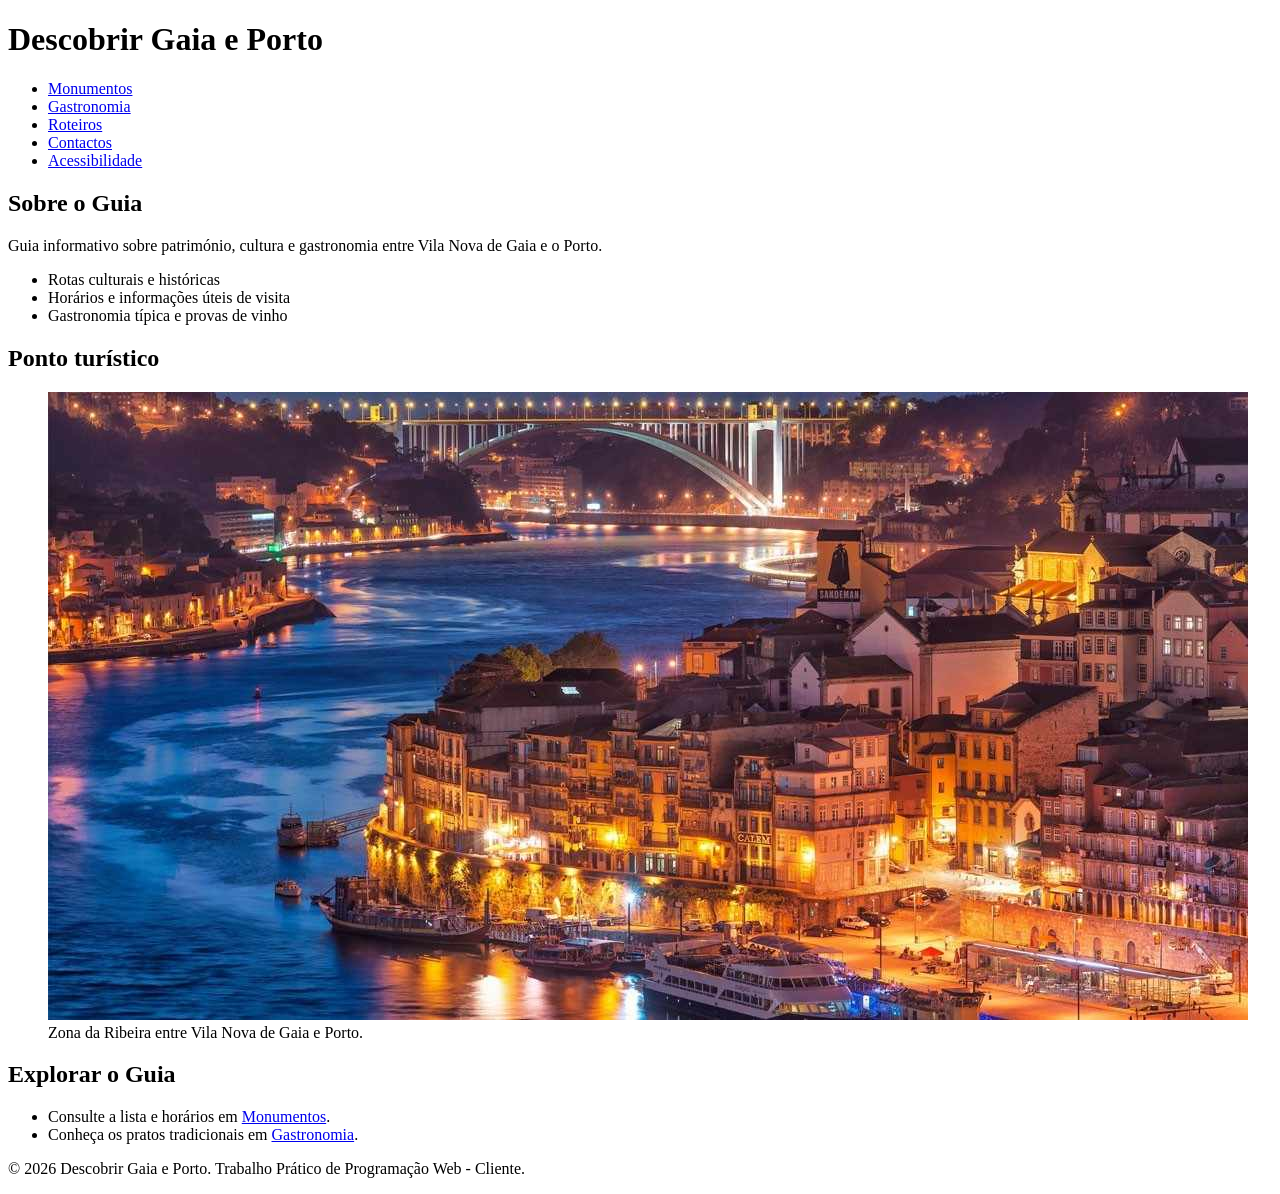
==== index.html @ b3b3a908 ""Atualização das páginas"" ====
<!DOCTYPE html>
<html lang="pt">
<head>
    <meta charset="UTF-8">
    <meta name="viewport" content="width=device-width, initial-scale=1.0">
    <title>Descobrir Gaia e Porto - Início</title>
</head>
<body>
    <header>
        <h1>Descobrir Gaia e Porto</h1>
        <nav>
            <ul>
                <li><a href="monumentos.html">Monumentos</a></li>
                <li><a href="gastronomia.html">Gastronomia</a></li>
                <li><a href="roteiros.html">Roteiros</a></li>
                <li><a href="contactos.html">Contactos</a></li>
                <li><a href="acessibilidade.html">Acessibilidade</a></li>
            </ul>
        </nav>
    </header>

    <main>
        <section>
            <h2>Sobre o Guia</h2>
            <p>Guia informativo sobre património, cultura e gastronomia entre Vila Nova de Gaia e o Porto.</p>
            <ul>
                <li>Rotas culturais e históricas</li>
                <li>Horários e informações úteis de visita</li>
                <li>Gastronomia típica e provas de vinho</li>
            </ul>
        </section>
        <section>
            <h2>Ponto turístico</h2>
            <figure>
                <img src="images/rio-douro.jpg" alt="Vista panorâmica do Rio Douro com barcos rabelo ancorados e a Ponte Luís I">
                <figcaption>Zona da Ribeira entre Vila Nova de Gaia e Porto.</figcaption>
            </figure>
        </section>
        <section>
            <h2>Explorar o Guia</h2>
            <ul>
                <li>Consulte a lista e horários em <a href="monumentos.html">Monumentos</a>.</li>
                <li>Conheça os pratos tradicionais em <a href="gastronomia.html">Gastronomia</a>.</li>
            </ul>
        </section>
    </main>

    <footer>
        <p>&copy; 2026 Descobrir Gaia e Porto. Trabalho Prático de Programação Web - Cliente.</p>
    </footer>
</body>
</html>
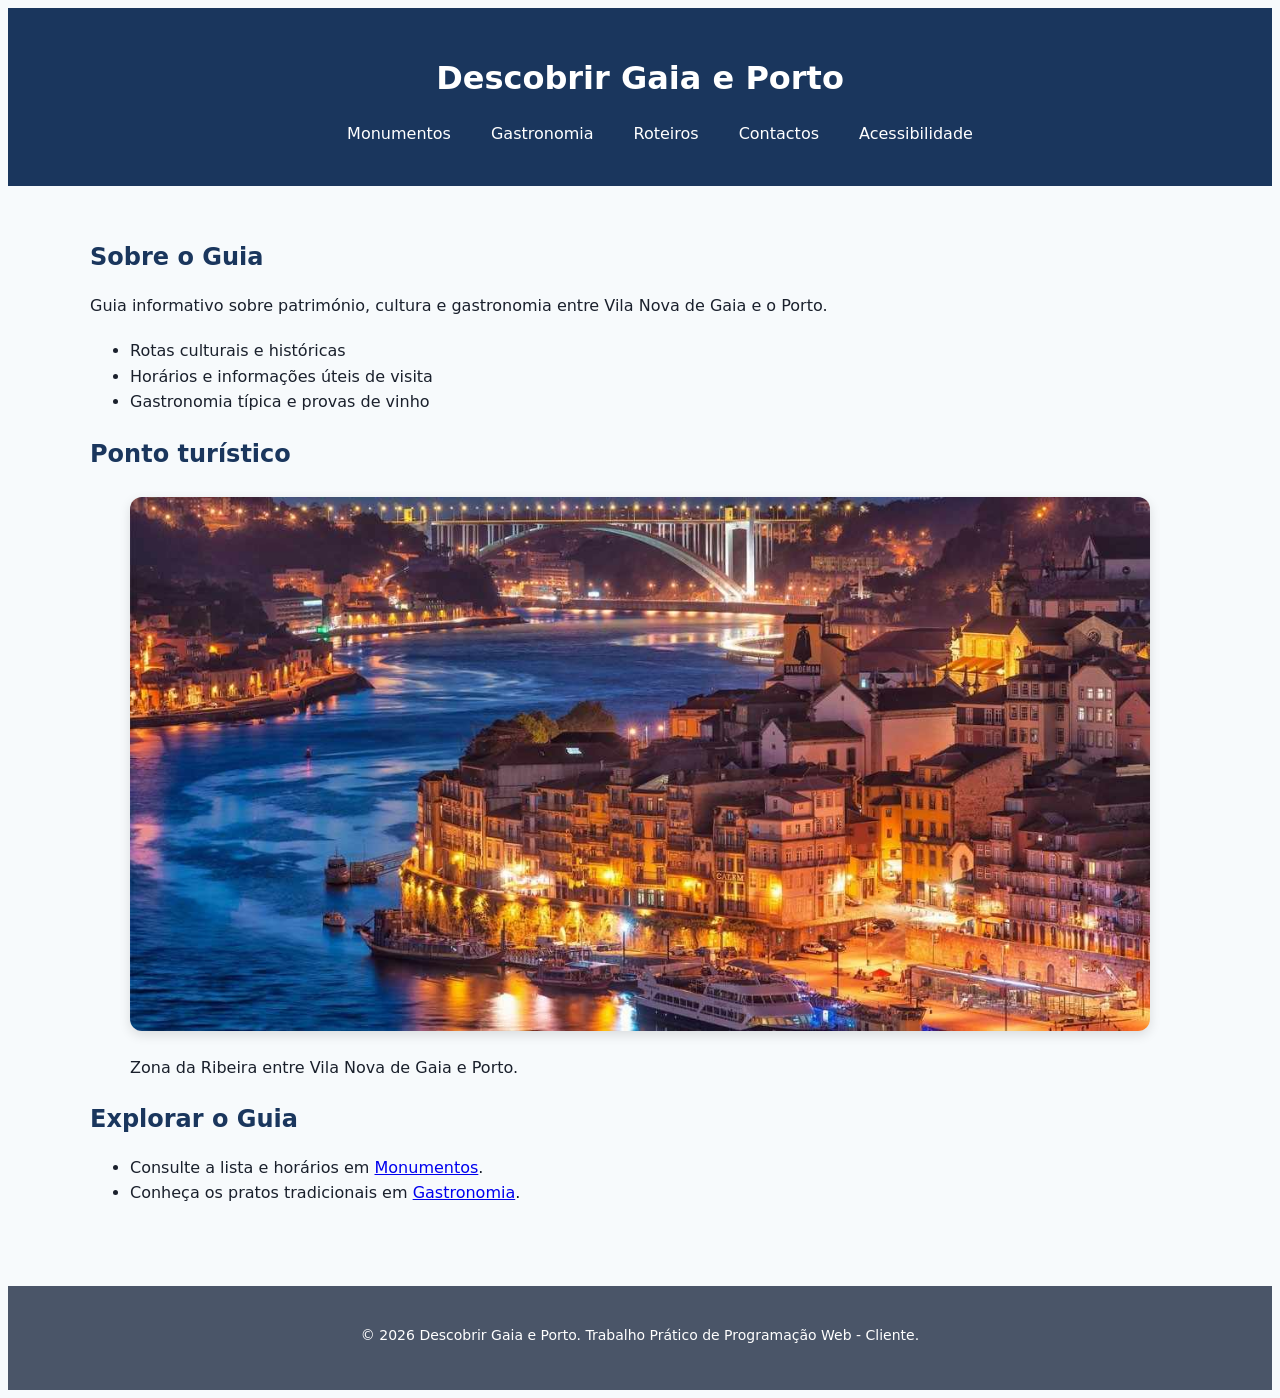
==== commit 2db9e518: ""criação da página estilos.css"" ====
--- a/index.html
+++ b/index.html
@@ -4,6 +4,7 @@
     <meta charset="UTF-8">
     <meta name="viewport" content="width=device-width, initial-scale=1.0">
     <title>Descobrir Gaia e Porto - Início</title>
+    <link rel="stylesheet" href="estilos.css">
 </head>
 <body>
     <header>
--- a/estilos.css
+++ b/estilos.css
@@ -0,0 +1,177 @@
+/* 
+   Descobrir Gaia & Porto — Folha de Estilos Principal 
+   Etapa 3 (E3) — CSS Base, Identidade Visual e Acessibilidade
+*/
+
+/* 1. Variáveis Globais (:root) — Paleta de Cores e Tipografia */
+:root {
+  --cor-primaria: #1A365D;      /* Azul Douro */
+  --cor-secundaria: #975A16;    /* Dourado Vinho do Porto */
+  --cor-fundo: #F7FAFC;         /* Fundo Neutro Suave */
+  --cor-texto: #1A202C;         /* Grafite Escuro */
+  --cor-granito: #4A5568;       /* Cinzento Granito */
+  --cor-branca: #FFFFFF;        /* Branco Puro */
+  
+  --fonte-principal: system-ui, -apple-system, "Segoe UI", Roboto, Arial, sans-serif;
+  --raio-borda: 12px;           /* Cantos arredondados */
+}
+
+/* 2. Reset Básico e Estrutura Geral (Regras 1 a 3) */
+*⁠ {
+  box-sizing: border-box;
+  margin: 0;
+  padding: 0;
+}
+
+body {
+  font-family: var(--fonte-principal);
+  background-color: var(--cor-fundo);
+  color: var(--cor-texto);
+  line-height: 1.6;
+}
+
+main {
+  max-width: 1100px;
+  margin: 0 auto;
+  padding: 2rem 1rem;
+}
+
+/* 3. Cabeçalho e Navegação Global (Regras 4 a 7) */
+header {
+  background-color: var(--cor-primaria);
+  color: var(--cor-branca);
+  padding: 1.5rem 1rem;
+  text-align: center;
+}
+
+nav ul {
+  list-style: none;
+  display: flex;
+  justify-content: center;
+  gap: 1.5rem;
+  margin-top: 1rem;
+  flex-wrap: wrap;
+}
+
+nav a {
+  color: var(--cor-branca);
+  text-decoration: none;
+  font-weight: 500;
+  padding: 0.25rem 0.5rem;
+  transition: color 0.2s ease, border-color 0.2s ease;
+}
+
+nav a:hover,
+nav a:focus {
+  color: var(--cor-branca);
+  border-bottom: 2px solid var(--cor-secundaria);
+}
+
+/* 4. Tipografia e Títulos (Regras 8 a 10) */
+h1 {
+  font-size: 2rem;
+  margin-bottom: 0.5rem;
+}
+
+h2 {
+  font-size: 1.5rem;
+  color: var(--cor-primaria);
+  margin-bottom: 1rem;
+}
+
+p {
+  margin-bottom: 1.25rem;
+}
+
+/* 5. Elementos Multimédia e Imagens (Regra 11) */
+img {
+  max-width: 100%;
+  height: auto;
+  display: block;
+  border-radius: var(--raio-borda);
+  box-shadow: 0 4px 12px rgba(0, 0, 0, 0.12);
+  margin: 1.5rem auto;
+}
+
+/* 6. Tabelas de Conteúdo (Regras 12 e 13) */
+
+caption {
+  font-size: 1.5rem;
+  display: table-caption;
+  text-align: -webkit-center;
+  unicode-bidi: isolate;
+}
+
+
+table {
+  width: 100%;
+  border-collapse: collapse;
+  margin: 1.5rem 0;
+  background-color: var(--cor-branca);
+  border-radius: var(--raio-borda);
+  overflow: hidden;
+}
+
+th, td {
+  padding: 0.75rem 1rem;
+  text-align: left;
+  border-bottom: 1px solid #E2E8F0;
+}
+
+th {
+  background-color: var(--cor-primaria);
+  color: var(--cor-branca);
+}
+
+/* 7. Formulários e Acessibilidade de Foco (Regras 14 a 16) */
+form {
+  background-color: var(--cor-branca);
+  padding: 1.5rem;
+  border-radius: var(--raio-borda);
+  margin: 1.5rem 0;
+}
+
+input, select, textarea, button {
+  font-family: inherit;
+  font-size: 1rem;
+  padding: 0.5rem 0.75rem;
+  border: 1px solid var(--cor-granito);
+  border-radius: 6px;
+  width: 100%;
+  margin-top: 0.25rem;
+  margin-bottom: 1rem;
+}
+
+/* Indicador de foco nítido para navegação por teclado (WCAG 2.2) */
+input:focus, select:focus, textarea:focus, button:focus, a:focus {
+  outline: 2px solid var(--cor-primaria);
+  outline-offset: 2px;
+}
+
+button {
+  background-color: var(--cor-primaria);
+  color: var(--cor-branca);
+  border: none;
+  font-weight: 600;
+  cursor: pointer;
+  transition: opacity 0.2s ease;
+}
+
+button:hover {
+  opacity: 0.9;
+}
+
+/* 8. Rodapé (Regra 17) */
+footer {
+  background-color: var(--cor-granito);
+  color: var(--cor-branca);
+  text-align: center;
+  padding: 1.5rem 1rem;
+  font-size: 0.875rem;
+  margin-top: 2rem;
+}
+
+footer a {
+  color: var(--cor-branca);
+  text-decoration: underline;
+}
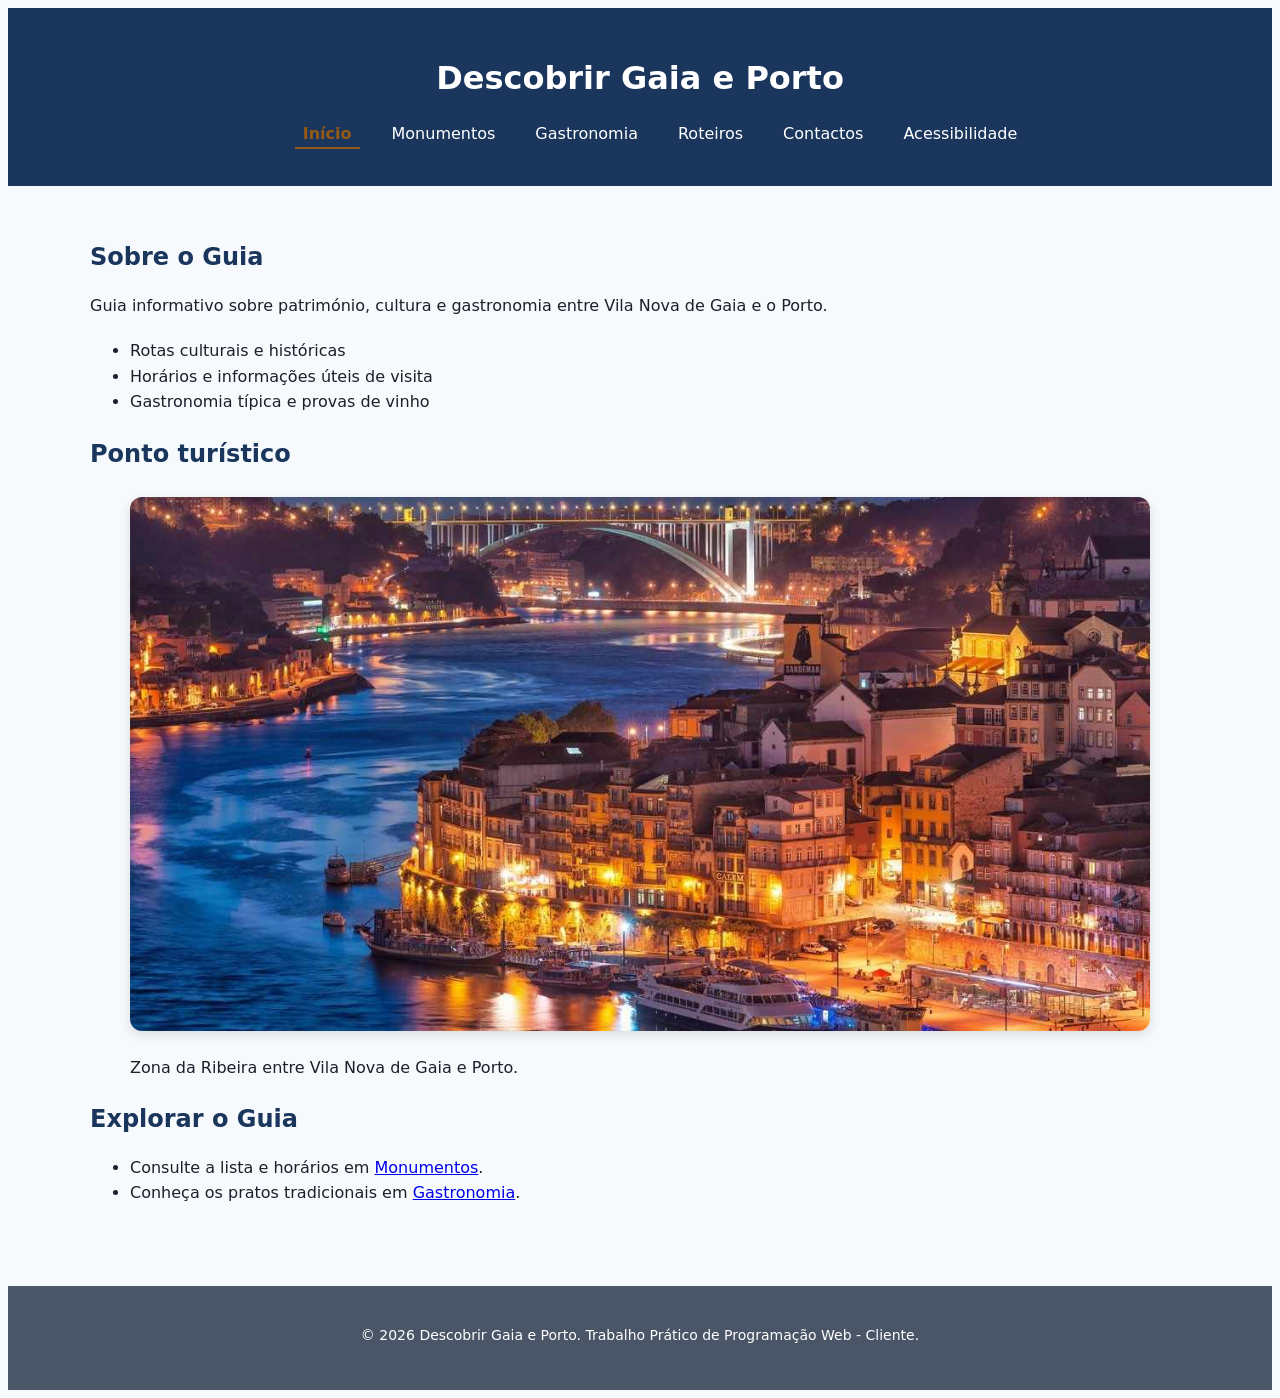
==== commit 89ec8f35: ""alterações nas páginas"" ====
--- a/index.html
+++ b/index.html
@@ -11,6 +11,7 @@
         <h1>Descobrir Gaia e Porto</h1>
         <nav>
             <ul>
+                <li><a href="index.html" class="ativo" aria-current="page">Início</a></li>
                 <li><a href="monumentos.html">Monumentos</a></li>
                 <li><a href="gastronomia.html">Gastronomia</a></li>
                 <li><a href="roteiros.html">Roteiros</a></li>
--- a/estilos.css
+++ b/estilos.css
@@ -64,6 +64,11 @@
 nav a:hover,
 nav a:focus {
   color: var(--cor-branca);
+  border-bottom: 2px solid var(--cor-secundaria);
+}
+nav a.ativo {
+  color: var(--cor-secundaria);
+  font-weight: 700;
   border-bottom: 2px solid var(--cor-secundaria);
 }
 
@@ -148,6 +153,16 @@
   outline-offset: 2px;
 }
 
+input[type="checkbox"] {
+    width: auto;
+    margin-top: 0;
+    margin-right: 0.5rem;
+    margin-bottom: 0;
+    vertical-align: middle;
+    display: inline-block;
+}
+
+
 button {
   background-color: var(--cor-primaria);
   color: var(--cor-branca);
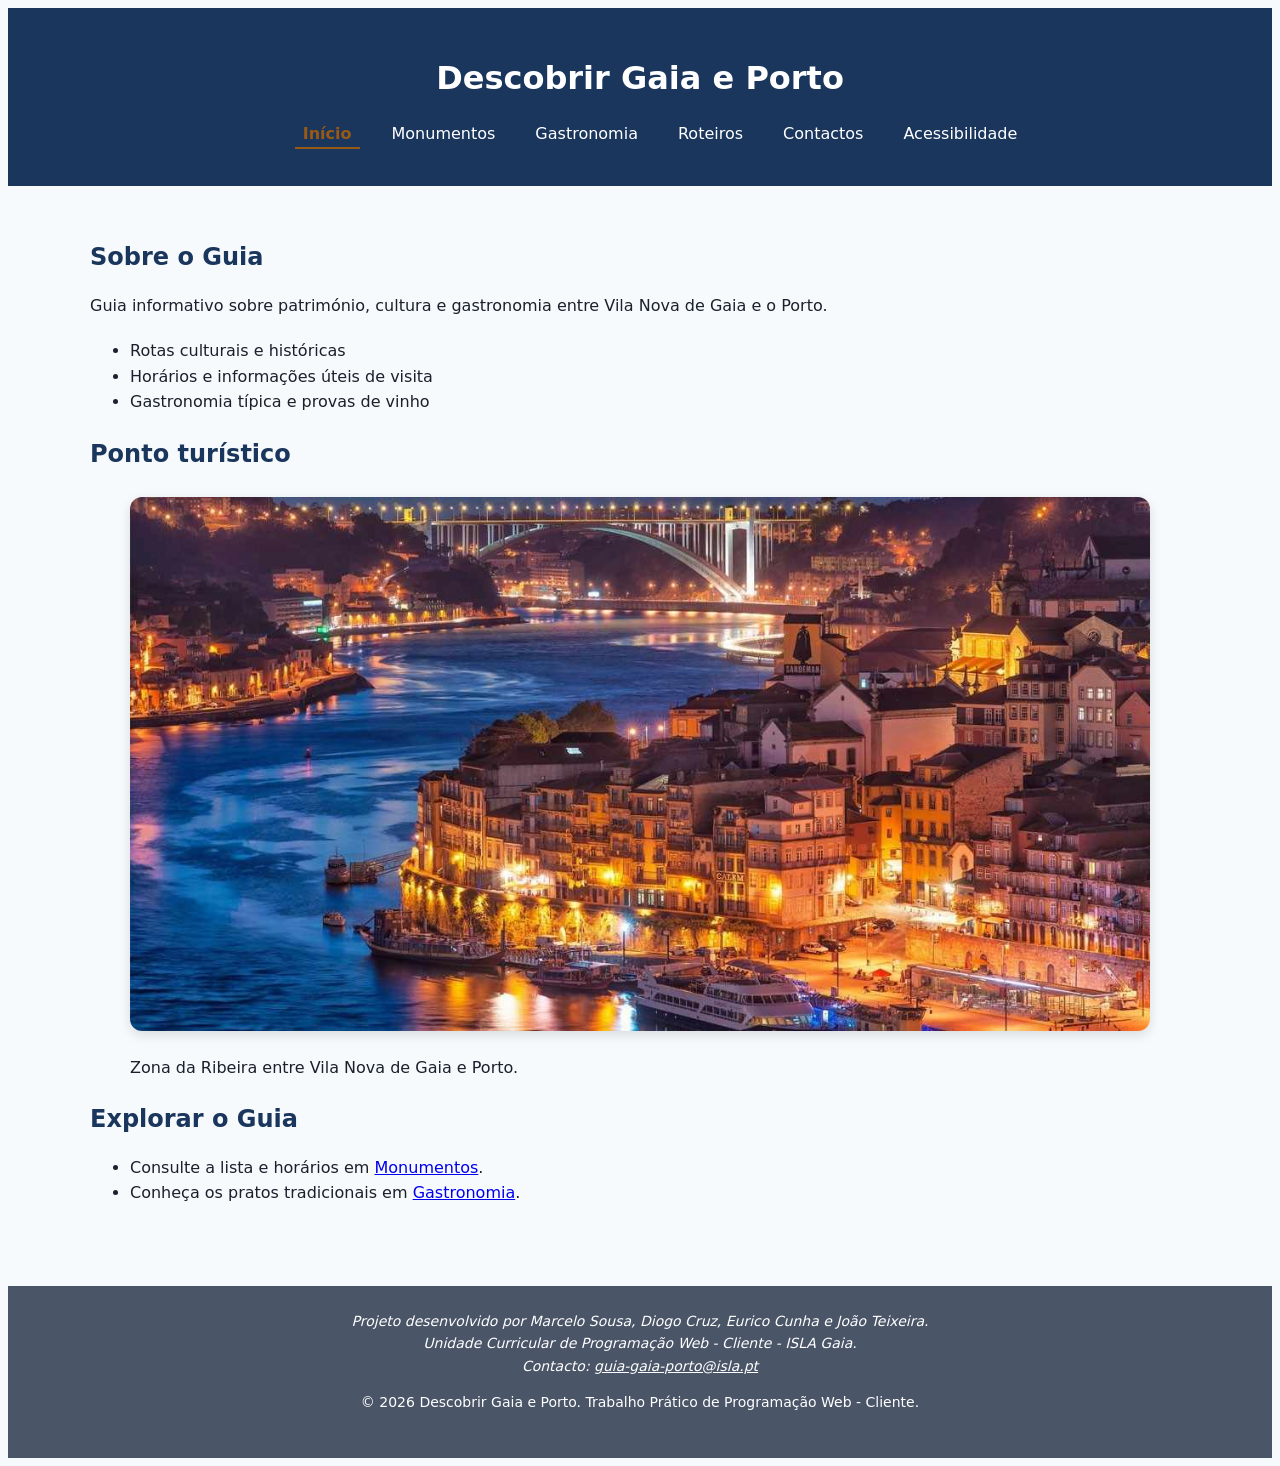
==== commit 69408c50: ""adição de elementos semânticos HTML"" ====
--- a/index.html
+++ b/index.html
@@ -48,6 +48,11 @@
     </main>
 
     <footer>
+        <address>
+            Projeto desenvolvido por Marcelo Sousa, Diogo Cruz, Eurico Cunha e João Teixeira.<br>
+            Unidade Curricular de Programação Web - Cliente - ISLA Gaia.<br>
+            Contacto: <a href="mailto:guia-gaia-porto@isla.pt">guia-gaia-porto@isla.pt</a>
+        </address>
         <p>&copy; 2026 Descobrir Gaia e Porto. Trabalho Prático de Programação Web - Cliente.</p>
     </footer>
 </body>
--- a/estilos.css
+++ b/estilos.css
@@ -17,7 +17,7 @@
 }
 
 /* 2. Reset Básico e Estrutura Geral (Regras 1 a 3) */
-*⁠ {
+* ⁠{
   box-sizing: border-box;
   margin: 0;
   padding: 0;
@@ -103,7 +103,7 @@
 caption {
   font-size: 1.5rem;
   display: table-caption;
-  text-align: -webkit-center;
+  text-align: center;
   unicode-bidi: isolate;
 }
 
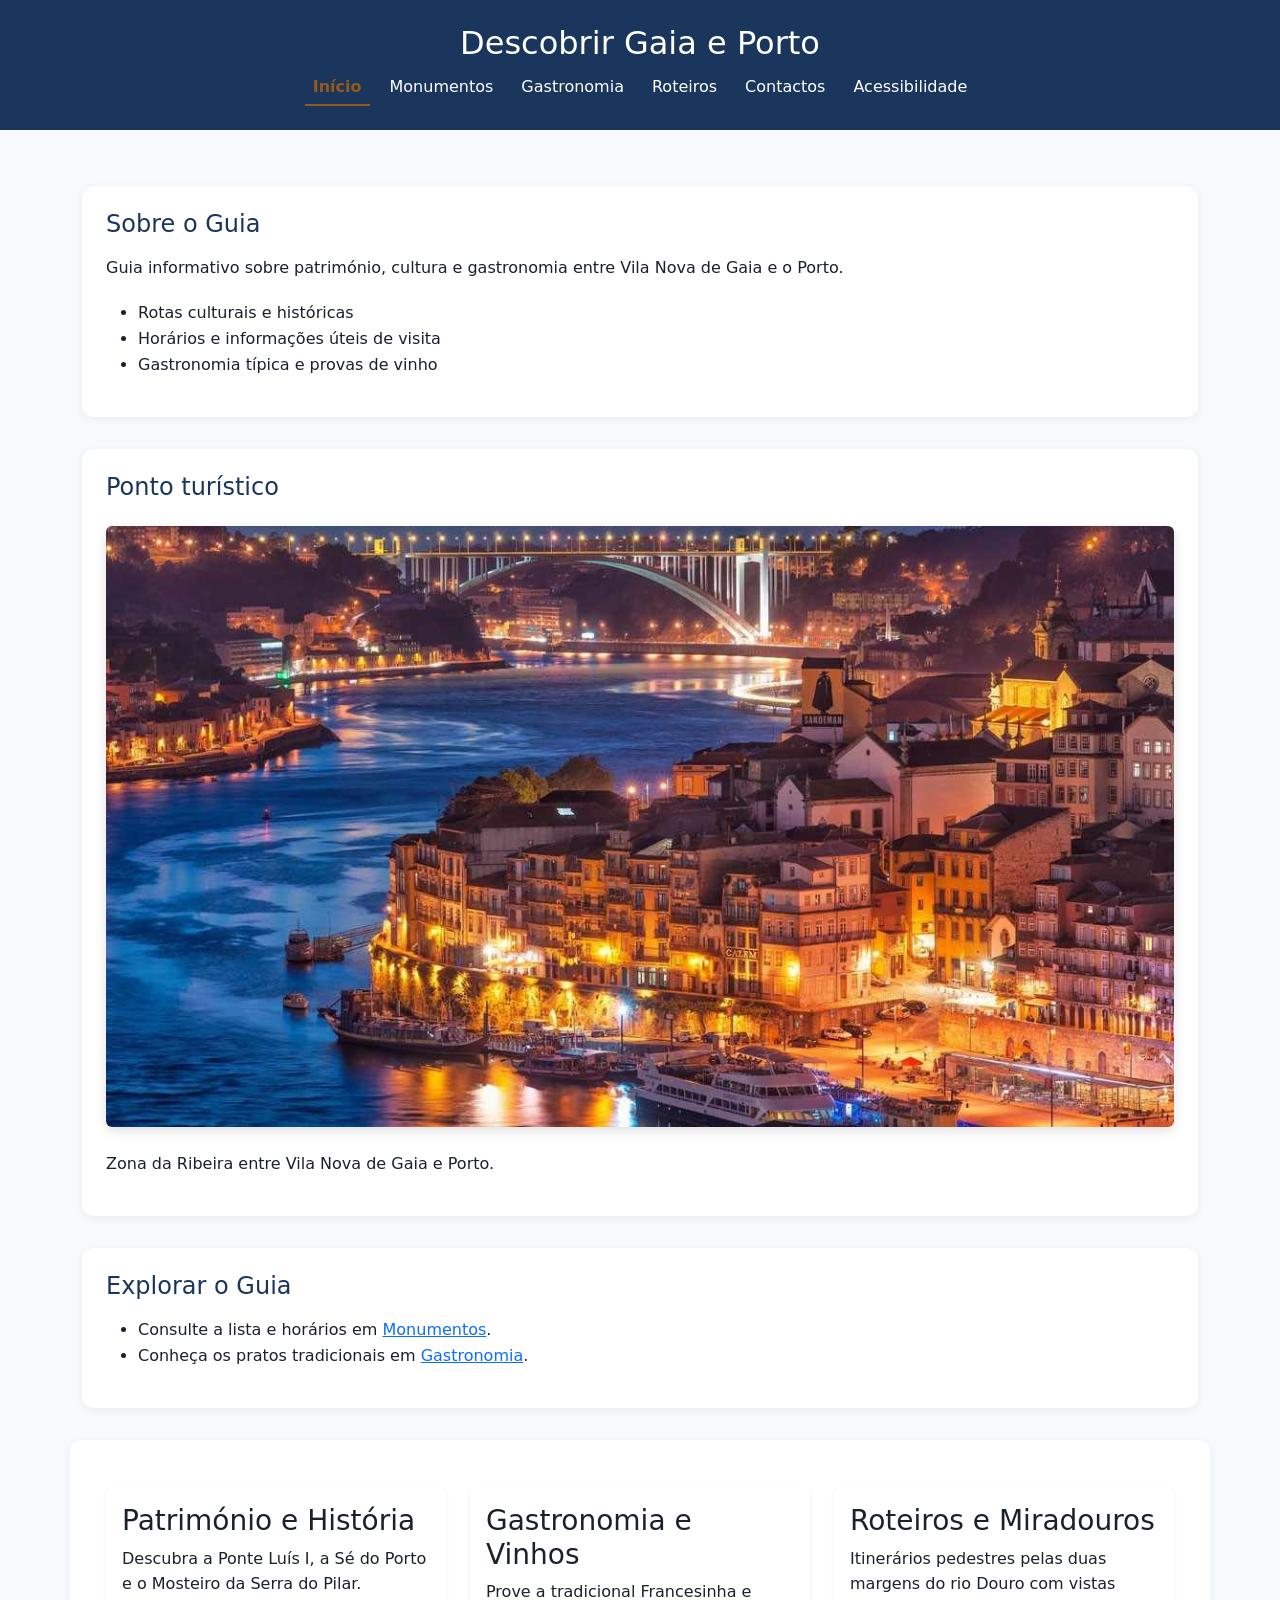
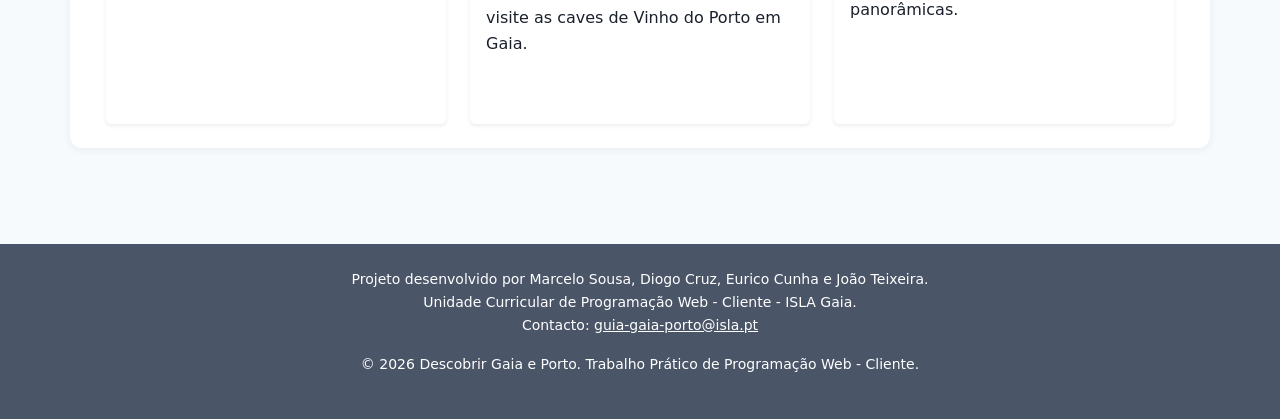
==== commit 467beb41: ""introdução do BootStrap e aplicação da grelha no monumentos e index.html"" ====
--- a/index.html
+++ b/index.html
@@ -1,10 +1,16 @@
 <!DOCTYPE html>
 <html lang="pt">
 <head>
-    <meta charset="UTF-8">
-    <meta name="viewport" content="width=device-width, initial-scale=1.0">
-    <title>Descobrir Gaia e Porto - Início</title>
-    <link rel="stylesheet" href="estilos.css">
+  <meta charset="UTF-8">
+  <meta name="viewport" content="width=device-width, initial-scale=1.0">
+  <title>Descobrir Gaia e Porto</title>
+
+  <!-- 1. CSS Oficial do Bootstrap v5.3.3 -->
+  <link href="https://cdn.jsdelivr.net/npm/bootstrap@5.3.3/dist/css/bootstrap.min.css" rel="stylesheet" integrity="sha384-QWTKZyjpPEjISv5WaRU9OFeRpok6YctnYmDr5pNlyT2bRjXh0JMhjY6hW+ALEwIH" crossorigin="anonymous">
+
+  <!-- 2. O vosso CSS original e o futuro ficheiro de personalização do Marcelo -->
+  <link rel="stylesheet" href="estilos.css">
+  <link rel="stylesheet" href="bootstrap.css">
 </head>
 <body>
     <header>
@@ -21,7 +27,7 @@
         </nav>
     </header>
 
-    <main>
+    <main class="container my-4">
         <section>
             <h2>Sobre o Guia</h2>
             <p>Guia informativo sobre património, cultura e gastronomia entre Vila Nova de Gaia e o Porto.</p>
@@ -34,7 +40,7 @@
         <section>
             <h2>Ponto turístico</h2>
             <figure>
-                <img src="images/rio-douro.jpg" alt="Vista panorâmica do Rio Douro com barcos rabelo ancorados e a Ponte Luís I">
+                <img src="images/rio-douro.jpg" class="img-fluid rounded" alt="Vista panorâmica do Rio Douro com barcos rabelo ancorados e a Ponte Luís I">
                 <figcaption>Zona da Ribeira entre Vila Nova de Gaia e Porto.</figcaption>
             </figure>
         </section>
@@ -44,6 +50,29 @@
                 <li>Consulte a lista e horários em <a href="monumentos.html">Monumentos</a>.</li>
                 <li>Conheça os pratos tradicionais em <a href="gastronomia.html">Gastronomia</a>.</li>
             </ul>
+        </section>
+        <section class="row g-4 mt-2">
+            <!-- Coluna 1 -->
+            <div class="col-12 col-md-6 col-lg-4">
+                <article class="p-3 bg-white rounded shadow-sm h-100">
+                    <h3>Património e História</h3>
+                    <p>Descubra a Ponte Luís I, a Sé do Porto e o Mosteiro da Serra do Pilar.</p>
+                </article>
+            </div>
+            <!-- Coluna 2 -->
+            <div class="col-12 col-md-6 col-lg-4">
+                <article class="p-3 bg-white rounded shadow-sm h-100">
+                    <h3>Gastronomia e Vinhos</h3>
+                    <p>Prove a tradicional Francesinha e visite as caves de Vinho do Porto em Gaia.</p>
+                </article>
+            </div>
+            <!-- Coluna 3 -->
+            <div class="col-12 col-md-12 col-lg-4">
+                <article class="p-3 bg-white rounded shadow-sm h-100">
+                    <h3>Roteiros e Miradouros</h3>
+                    <p>Itinerários pedestres pelas duas margens do rio Douro com vistas panorâmicas.</p>
+                </article>
+            </div>
         </section>
     </main>
 
@@ -55,5 +84,9 @@
         </address>
         <p>&copy; 2026 Descobrir Gaia e Porto. Trabalho Prático de Programação Web - Cliente.</p>
     </footer>
+    <!-- JS Oficial do Bootstrap v5.3.3 -->
+    <script 
+      src="https://cdn.jsdelivr.net/npm/bootstrap@5.3.3/dist/js/bootstrap.bundle.min.js" integrity="sha384-YvpcrYf0tY3lHB60NNkmXc5s9fDVZLESaAA55NDzOxhy9GkcIdslK1eN7N6jIeHz" crossorigin="anonymous">
+    </script>
 </body>
 </html>
--- a/estilos.css
+++ b/estilos.css
@@ -23,6 +23,15 @@
   padding: 0;
 }
 
+/* Espaçamento consistente para secções e artigos */
+section, article {
+  margin-bottom: 2rem;
+  padding: 1.5rem;
+  background-color: var(--cor-branca);
+  border-radius: var(--raio-borda);
+  box-shadow: 0 2px 8px rgba(0, 0, 0, 0.06);
+}
+
 body {
   font-family: var(--fonte-principal);
   background-color: var(--cor-fundo);
@@ -70,6 +79,32 @@
   color: var(--cor-secundaria);
   font-weight: 700;
   border-bottom: 2px solid var(--cor-secundaria);
+}
+
+/* Personalização da Caixa do Índice do Artigo */
+nav[aria-label="Índice do Artigo"] {
+  background-color: #F8FAFC;         /* Fundo cinza muito claro */
+  padding: 1.25rem 1.5rem;
+  border-left: 4px solid var(--cor-primaria); /* Barra lateral a Azul Douro */
+  border-radius: 6px;
+  margin: 1.5rem 0;
+}
+
+nav[aria-label="Índice do Artigo"] h3 {
+  color: var(--cor-primaria);       /* Azul Douro #1A365D */
+  margin-bottom: 0.75rem;
+}
+
+nav[aria-label="Índice do Artigo"] ol li a {
+  color: var(--cor-primaria);       /* Cor das ligações do índice */
+  text-decoration: none;
+  font-weight: 500;
+}
+
+nav[aria-label="Índice do Artigo"] ol li a:hover,
+nav[aria-label="Índice do Artigo"] ol li a:focus {
+  color: #975A16;                   /* Dourado ao passar o rato ou focar */
+  text-decoration: underline;
 }
 
 /* 4. Tipografia e Títulos (Regras 8 a 10) */
@@ -109,73 +144,142 @@
 
 
 table {
-  width: 100%;
-  border-collapse: collapse;
+ width: 100%;
+  border-collapse: separate;
+  border-spacing: 0;
   margin: 1.5rem 0;
   background-color: var(--cor-branca);
   border-radius: var(--raio-borda);
   overflow: hidden;
+  box-shadow: 0 2px 8px rgba(0, 0, 0, 0.08);
 }
 
 th, td {
-  padding: 0.75rem 1rem;
+  padding: 1rem 1.25rem;
   text-align: left;
   border-bottom: 1px solid #E2E8F0;
 }
 
 th {
-  background-color: var(--cor-primaria);
-  color: var(--cor-branca);
+  background-color: var(--cor-primaria); /* Azul Douro #1A365D */
+  color: var(--cor-branca);
+  font-weight: 600;
+  text-transform: uppercase;
+  font-size: 0.875rem;
+  letter-spacing: 0.05em;
+}
+
+/* Efeito Zébra alternado para facilitar a leitura */
+tbody tr:nth-child(even) {
+  background-color: #F8FAFC;
+}
+
+/* Destaque ao passar o rato na tabela */
+tbody tr:hover {
+  background-color: #EDF2F7;
+}
+
+/* Retira a borda do último elemento */
+tbody tr:last-child td {
+  border-bottom: none;
 }
 
 /* 7. Formulários e Acessibilidade de Foco (Regras 14 a 16) */
 form {
+  max-width: 900px;           
+  margin: 2rem auto;          /* Centra na página */
+  padding: 1.5rem 2rem;       /* Reduz a margem/espaço interno */
   background-color: var(--cor-branca);
-  padding: 1.5rem;
   border-radius: var(--raio-borda);
-  margin: 1.5rem 0;
-}
-
-input, select, textarea, button {
+  border: 1px solid #E2E8F0;
+  box-shadow: 0 4px 12px rgba(0, 0, 0, 0.05);
+}
+
+/* Espaçamento uniforme entre rótulos e campos */
+form label {
+  display: block;
+  font-weight: 600;
+  color: var(--cor-primaria);
+  margin-top: 1rem;           /* Distância constante em relação ao campo anterior */
+  margin-bottom: 0.35rem;     /* Distância constante em relação à caixa de texto abaixo */
+}
+
+/* Garante que o primeiro label não ganha margem no topo */
+form label:first-of-type {
+  margin-top: 0;
+}
+
+/* Caixas de texto e seleções com 100% de largura */
+input[type="text"],
+input[type="email"],
+input[type="tel"],
+input[type="date"],
+input[type="number"],
+select,
+textarea {
+  width: 100%;
+  box-sizing: border-box;
+  padding: 0.65rem 0.85rem;
   font-family: inherit;
   font-size: 1rem;
-  padding: 0.5rem 0.75rem;
-  border: 1px solid var(--cor-granito);
-  border-radius: 6px;
-  width: 100%;
-  margin-top: 0.25rem;
-  margin-bottom: 1rem;
-}
-
-/* Indicador de foco nítido para navegação por teclado (WCAG 2.2) */
-input:focus, select:focus, textarea:focus, button:focus, a:focus {
+  border: 2px solid #CBD5E0;
+  border-radius: 8px;
+  background-color: var(--cor-fundo);
+  color: var(--cor-texto);
+  margin-bottom: 0;           /* Espaçamento gerido apenas pelas margens do label */
+  transition: border-color 0.2s ease, box-shadow 0.2s ease;
+}
+/* Foco interativo e acessível (WCAG 2.2) */
+input:focus,
+select:focus,
+textarea:focus {
+  border-color: var(--cor-primaria);
   outline: 2px solid var(--cor-primaria);
   outline-offset: 2px;
-}
-
-input[type="checkbox"] {
-    width: auto;
-    margin-top: 0;
-    margin-right: 0.5rem;
-    margin-bottom: 0;
-    vertical-align: middle;
-    display: inline-block;
-}
-
-
-button {
+  background-color: var(--cor-branca);
+}
+
+/* Botão de envio formatado com a cor primária */
+button, input[type="submit"] {
+  display: inline-block;
   background-color: var(--cor-primaria);
   color: var(--cor-branca);
+  font-weight: 700;
+  padding: 0.85rem 1.75rem;
   border: none;
-  font-weight: 600;
+  border-radius: 8px;
   cursor: pointer;
-  transition: opacity 0.2s ease;
-}
-
-button:hover {
-  opacity: 0.9;
-}
-
+  font-size: 1rem;
+  transition: background-color 0.2s ease, transform 0.1s ease;
+}
+
+button:hover, input[type="submit"]:hover {
+  background-color: #102A43; /* Tom de azul ligeiramente mais escuro */
+}
+
+button:active, input[type="submit"]:active {
+  transform: scale(0.98);
+}
+/* Força a checkbox e o texto a ficarem na mesma linha horizontal */
+form label.campo-checkbox {
+  display: flex !important;       /* Garante alinhamento na mesma linha */
+  flex-direction: row;            /* Coloca a caixinha antes do texto */
+  align-items: center;            /* Centra a caixinha verticalmente em relação à frase */
+  gap: 0.6rem;                    
+  margin-top: 1.5rem;
+  margin-bottom: 1.5rem;
+  font-weight: normal;            
+  cursor: pointer;
+}
+
+/* Tamanho e ajuste da caixa de verificação */
+form label.campo-checkbox input[type="checkbox"] {
+  width: 1.2rem !important;       
+  height: 1.2rem !important;
+  margin: 0 !important;           
+  cursor: pointer;
+  accent-color: var(--cor-primaria); /* Cor do visto a Azul Douro */
+}
 /* 8. Rodapé (Regra 17) */
 footer {
   background-color: var(--cor-granito);
@@ -189,4 +293,124 @@
 footer a {
   color: var(--cor-branca);
   text-decoration: underline;
-}+}
+
+/* 
+  Mobile-First, Acessibilidade e Responsividade
+*/
+
+/* 1. Estilos Base (Mobile-First: por defeito para telemóveis a partir de 360px) */
+html, body {
+  overflow-x: hidden; /* Garante que não há scroll horizontal a 360px */
+}
+
+/* Requisito E5 (Ponto 5): Alvos de toque com pelo menos 24x24px CSS */
+a, 
+button, 
+input[type="checkbox"], 
+input[type="radio"], 
+select,
+.btn {
+  min-width: 24px;
+  min-height: 24px;
+  display: inline-flex;
+  align-items: center;
+  justify-content: center;
+  box-sizing: border-box;
+}
+
+/* Ponto de Rutura 1 — Ecrãs Médios / Tablets */
+@media (min-width: 481px) {
+  body {
+    font-size: 1rem;
+  }
+}
+
+/* Ponto de Rutura 2 — Desktops / Portáteis */
+@media (min-width: 769px) {
+  main {
+    padding: 2rem;
+  }
+}
+
+/* Ponto de Rutura 3 — Ecrãs Largos (1280px+) */
+@media (min-width: 1025px) {
+  main {
+    max-width: 1200px;
+    margin: 0 auto;
+  }
+}
+
+/* 
+  FLEXBOX NA NAVEGAÇÃO E CSS GRID
+*/
+
+/* --- Flexbox no Menu de Navegação (<nav>) --- */
+/* Em Mobile: os links do menu ficam empilhados em coluna */
+nav ul {
+  display: flex;
+  flex-direction: column;
+  gap: 0.75rem;
+  padding: 0;
+  margin: 0;
+  list-style: none;
+}
+
+/* --- CSS Grid na Grelha de Conteúdos (.grid-cards ou .galeria) --- */
+/* Em Mobile: os cartões ficam numa única coluna */
+.grid-cards, 
+.galeria {
+  display: grid;
+  grid-template-columns: 1fr;
+  gap: 1.5rem;
+}
+
+
+/*RESPONSIVIDADE */
+
+/*  tablets (min-width 481px) */
+@media (min-width: 481px) {
+  /* Flexbox: Menu passa a linha horizontal */
+  nav ul {
+    flex-direction: row;
+    flex-wrap: wrap;
+    justify-content: center;
+  }
+
+  /* Grid: Grelha passa para 2 colunas */
+  .grid-cards, 
+  .galeria {
+    grid-template-columns: repeat(2, 1fr);
+  }
+}
+
+/*  desktops (min-width 769px) */
+@media (min-width: 769px) {
+  /* Grid: Grelha passa para 3 colunas */
+  .grid-cards, 
+  .galeria {
+    grid-template-columns: repeat(3, 1fr);
+  }
+}
+
+/* IMAGENS RESPONSIVAS E PADRONIZAÇÃO */
+
+/* Regra Global: impede que as imagens ultrapassem o ecrã */
+img {
+  max-width: 100%;
+  height: auto;
+  display: block;
+}
+
+/* Padronização exata do tamanho de todas as imagens em cartões/galerias */
+.card img, 
+.galeria img, 
+figure img,
+main img {
+  width: 100%;
+  height: auto;
+  aspect-ratio: 16 / 9;
+  object-fit: cover;
+  object-position: center;
+  border-radius: 8px;
+}
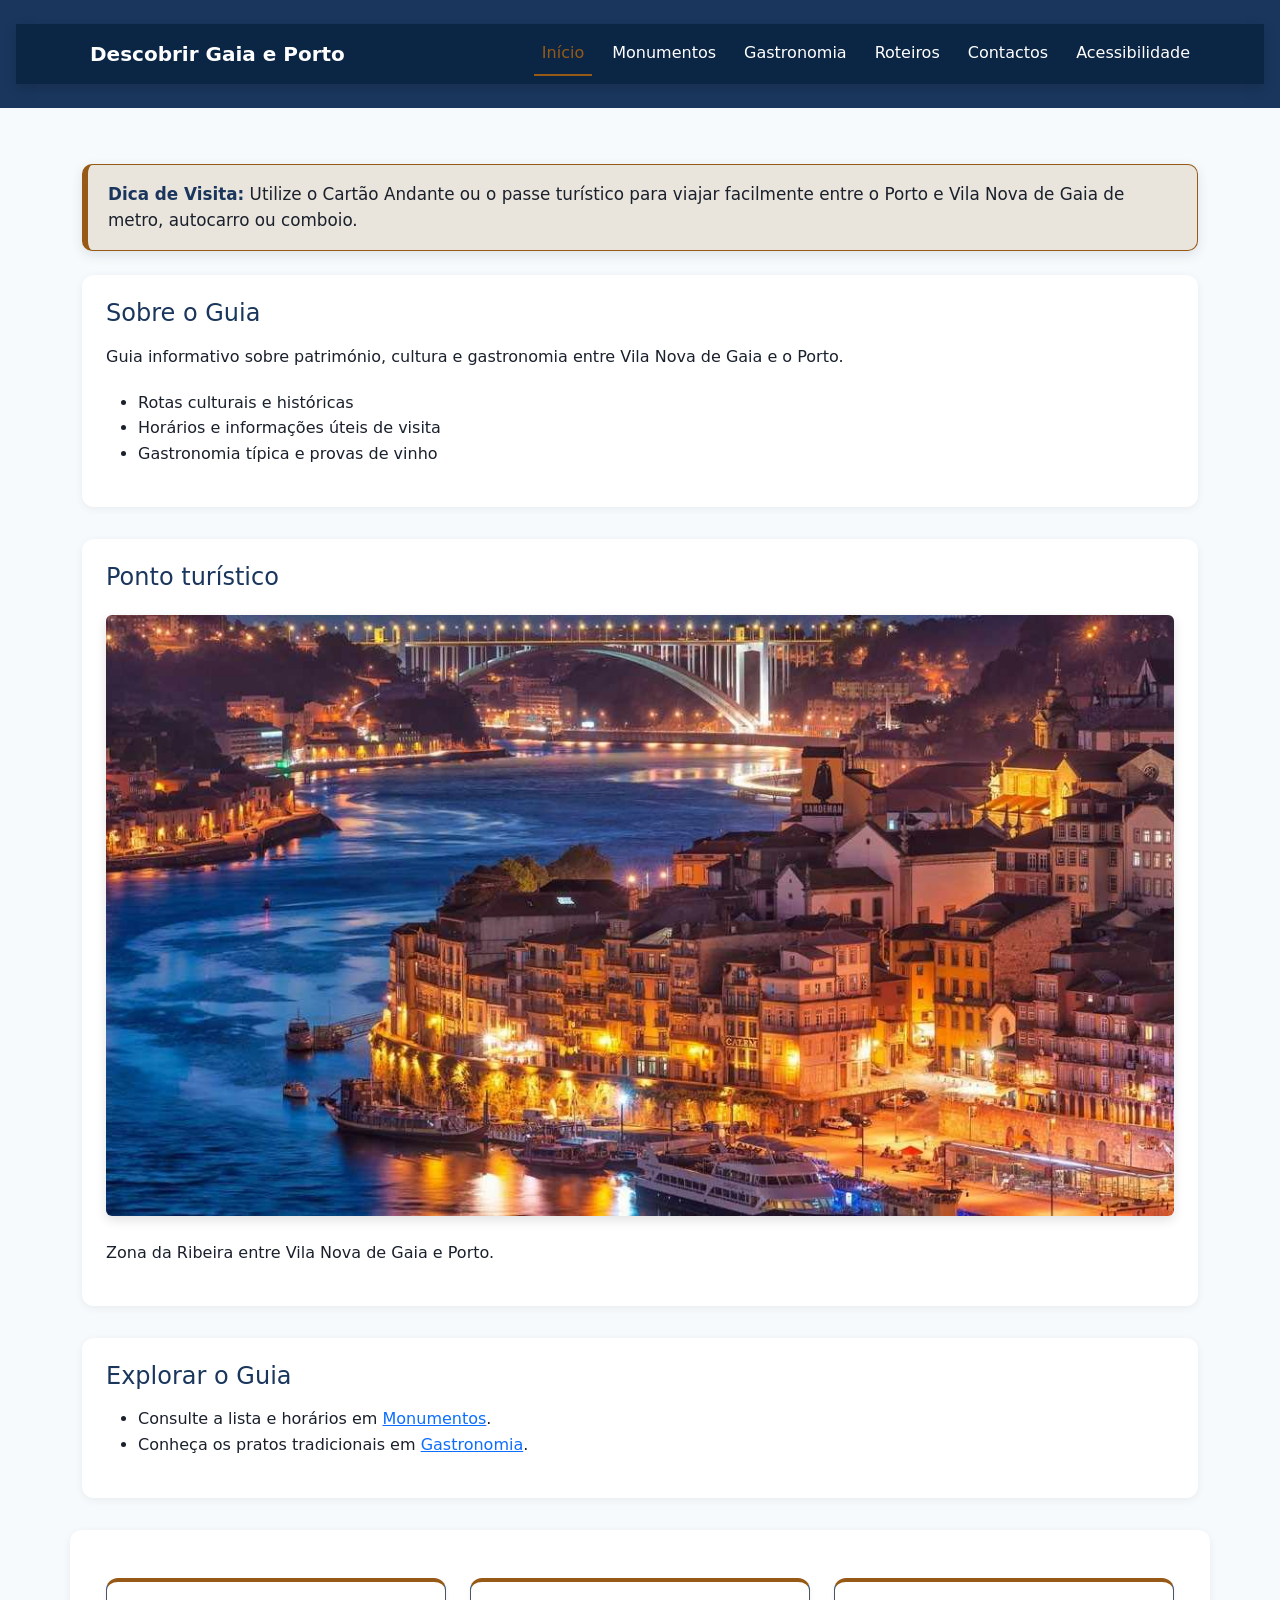
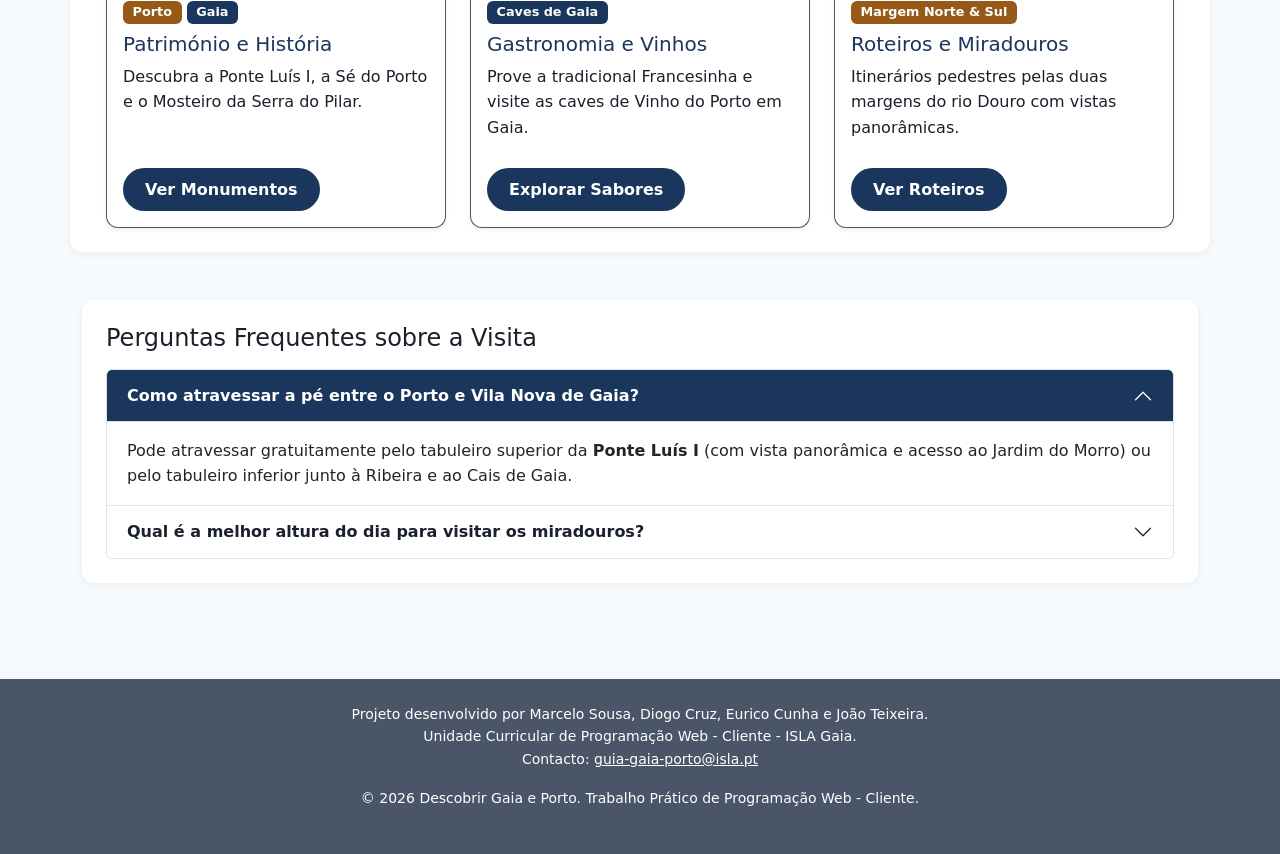
==== commit e590d6e5: ""componentes Bootstrap e personalizacoes"" ====
--- a/index.html
+++ b/index.html
@@ -14,20 +14,32 @@
 </head>
 <body>
     <header>
-        <h1>Descobrir Gaia e Porto</h1>
-        <nav>
-            <ul>
-                <li><a href="index.html" class="ativo" aria-current="page">Início</a></li>
-                <li><a href="monumentos.html">Monumentos</a></li>
-                <li><a href="gastronomia.html">Gastronomia</a></li>
-                <li><a href="roteiros.html">Roteiros</a></li>
-                <li><a href="contactos.html">Contactos</a></li>
-                <li><a href="acessibilidade.html">Acessibilidade</a></li>
-            </ul>
+        <nav class="navbar navbar-expand-lg navbar-dark navbar-custom">
+            <div class="container">
+                <a class="navbar-brand fw-bold" href="index.html">Descobrir Gaia e Porto</a>
+                <button class="navbar-toggler" type="button" data-bs-toggle="collapse" data-bs-target="#menuPrincipal" aria-controls="menuPrincipal" aria-expanded="false" aria-label="Alternar navegação">
+                    <span class="navbar-toggler-icon"></span>
+                </button>
+                <div class="collapse navbar-collapse" id="menuPrincipal">
+                    <ul class="navbar-nav ms-auto mb-2 mb-lg-0">
+                        <li class="nav-item"><a class="nav-link active" aria-current="page" href="index.html">Início</a></li>
+                        <li class="nav-item"><a class="nav-link" href="monumentos.html">Monumentos</a></li>
+                        <li class="nav-item"><a class="nav-link" href="gastronomia.html">Gastronomia</a></li>
+                        <li class="nav-item"><a class="nav-link" href="roteiros.html">Roteiros</a></li>
+                        <li class="nav-item"><a class="nav-link" href="contactos.html">Contactos</a></li>
+                        <li class="nav-item"><a class="nav-link" href="acessibilidade.html">Acessibilidade</a></li>
+                    </ul>
+                </div>
+            </div>
         </nav>
     </header>
 
     <main class="container my-4">
+        <div class="alert alert-custom d-flex align-items-center mb-4" role="alert">
+            <div>
+            <strong>Dica de Visita:</strong> Utilize o Cartão Andante ou o passe turístico para viajar facilmente entre o Porto e Vila Nova de Gaia de metro, autocarro ou comboio.
+            </div>
+        </div>
         <section>
             <h2>Sobre o Guia</h2>
             <p>Guia informativo sobre património, cultura e gastronomia entre Vila Nova de Gaia e o Porto.</p>
@@ -52,26 +64,77 @@
             </ul>
         </section>
         <section class="row g-4 mt-2">
-            <!-- Coluna 1 -->
+            <!-- Card 1 -->
             <div class="col-12 col-md-6 col-lg-4">
-                <article class="p-3 bg-white rounded shadow-sm h-100">
-                    <h3>Património e História</h3>
-                    <p>Descubra a Ponte Luís I, a Sé do Porto e o Mosteiro da Serra do Pilar.</p>
-                </article>
+                <div class="card card-custom shadow-sm h-100">
+                    <div class="card-body d-flex flex-column">
+                        <div class="mb-2">
+                            <span class="badge badge-porto">Porto</span>
+                            <span class="badge badge-gaia">Gaia</span>
+                        </div>
+                        <h3 class="card-title h5">Património e História</h3>
+                        <p class="card-text flex-grow-1">Descubra a Ponte Luís I, a Sé do Porto e o Mosteiro da Serra do Pilar.</p>
+                        <a href="monumentos.html" class="btn btn-custom mt-2 align-self-start">Ver Monumentos</a>
+                    </div>
+                </div>
             </div>
-            <!-- Coluna 2 -->
+
+            <!-- Card 2 -->
             <div class="col-12 col-md-6 col-lg-4">
-                <article class="p-3 bg-white rounded shadow-sm h-100">
-                    <h3>Gastronomia e Vinhos</h3>
-                    <p>Prove a tradicional Francesinha e visite as caves de Vinho do Porto em Gaia.</p>
-                </article>
+                <div class="card card-custom shadow-sm h-100">
+                    <div class="card-body d-flex flex-column">
+                        <div class="mb-2">
+                            <span class="badge badge-gaia">Caves de Gaia</span>
+                        </div>
+                        <h3 class="card-title h5">Gastronomia e Vinhos</h3>
+                        <p class="card-text flex-grow-1">Prove a tradicional Francesinha e visite as caves de Vinho do Porto em Gaia.</p>
+                        <a href="gastronomia.html" class="btn btn-custom mt-2 align-self-start">Explorar Sabores</a>
+                    </div>
+                </div>
             </div>
-            <!-- Coluna 3 -->
+
+            <!-- Card 3 -->
             <div class="col-12 col-md-12 col-lg-4">
-                <article class="p-3 bg-white rounded shadow-sm h-100">
-                    <h3>Roteiros e Miradouros</h3>
-                    <p>Itinerários pedestres pelas duas margens do rio Douro com vistas panorâmicas.</p>
-                </article>
+                <div class="card card-custom shadow-sm h-100">
+                    <div class="card-body d-flex flex-column">
+                        <div class="mb-2">
+                            <span class="badge badge-porto">Margem Norte & Sul</span>
+                        </div>
+                        <h3 class="card-title h5">Roteiros e Miradouros</h3>
+                        <p class="card-text flex-grow-1">Itinerários pedestres pelas duas margens do rio Douro com vistas panorâmicas.</p>
+                        <a href="roteiros.html" class="btn btn-custom mt-2 align-self-start">Ver Roteiros</a>
+                    </div>
+                </div>
+            </div>
+        </section>
+        <section class="mt-5">
+            <h2 class="h4 mb-3">Perguntas Frequentes sobre a Visita</h2>
+            <div class="accordion accordion-custom" id="faqGuia">
+                <div class="accordion-item">
+                    <h3 class="accordion-header">
+                        <button class="accordion-button" type="button" data-bs-toggle="collapse" data-bs-target="#pergunta1" aria-expanded="true" aria-controls="pergunta1">
+                            Como atravessar a pé entre o Porto e Vila Nova de Gaia?
+                        </button>
+                    </h3>
+                    <div id="pergunta1" class="accordion-collapse collapse show" data-bs-parent="#faqGuia">
+                        <div class="accordion-body">
+                            Pode atravessar gratuitamente pelo tabuleiro superior da <strong>Ponte Luís I</strong> (com vista panorâmica e acesso ao Jardim do Morro) ou pelo tabuleiro inferior junto à Ribeira e ao Cais de Gaia.
+                        </div>
+                    </div>
+                </div>
+
+                <div class="accordion-item">
+                    <h3 class="accordion-header">
+                        <button class="accordion-button collapsed" type="button" data-bs-toggle="collapse" data-bs-target="#pergunta2" aria-expanded="false" aria-controls="pergunta2">
+                            Qual é a melhor altura do dia para visitar os miradouros?
+                        </button>
+                    </h3>
+                    <div id="pergunta2" class="accordion-collapse collapse" data-bs-parent="#faqGuia">
+                        <div class="accordion-body">
+                            O final da tarde (pôr do sol) no <strong>Mosteiro da Serra do Pilar</strong> ou no <strong>Jardim do Morro</strong> oferece a melhor luz sobre o centro histórico do Porto.
+                        </div>
+                    </div>
+                </div>
             </div>
         </section>
     </main>
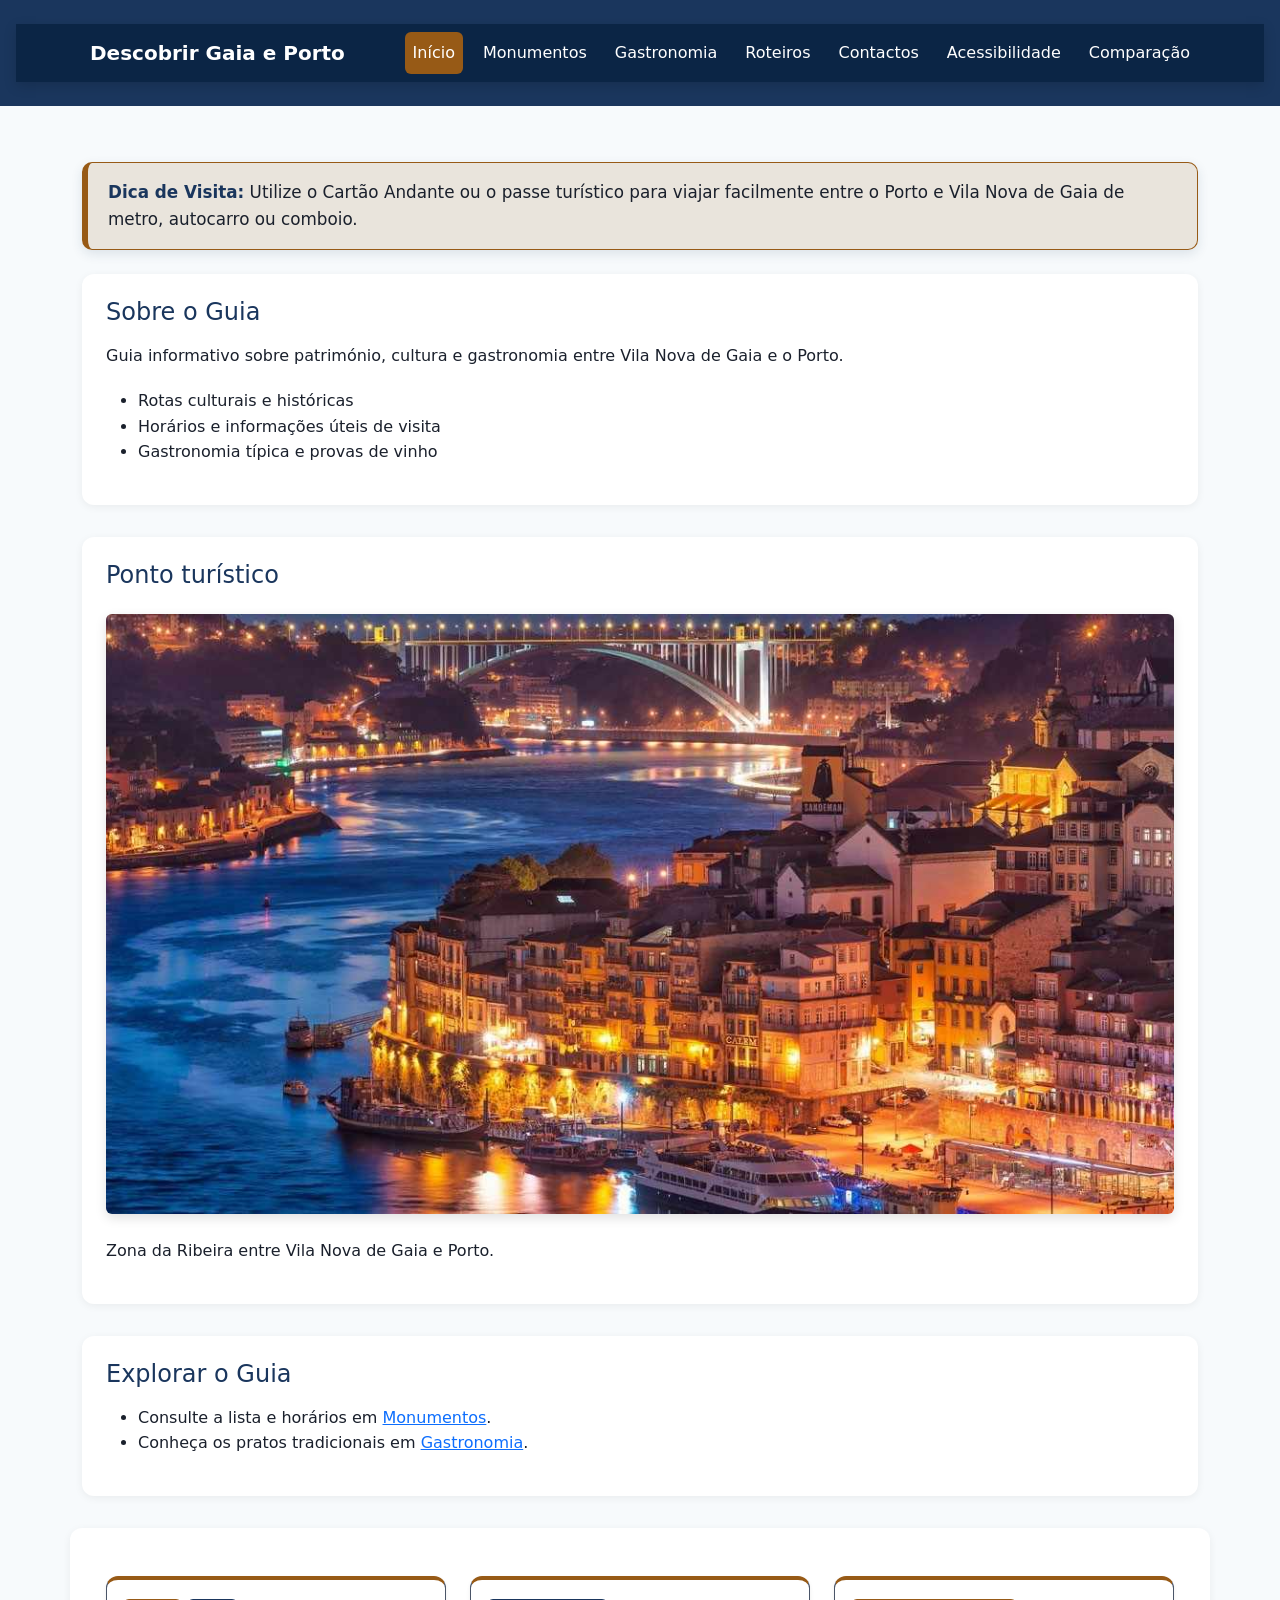
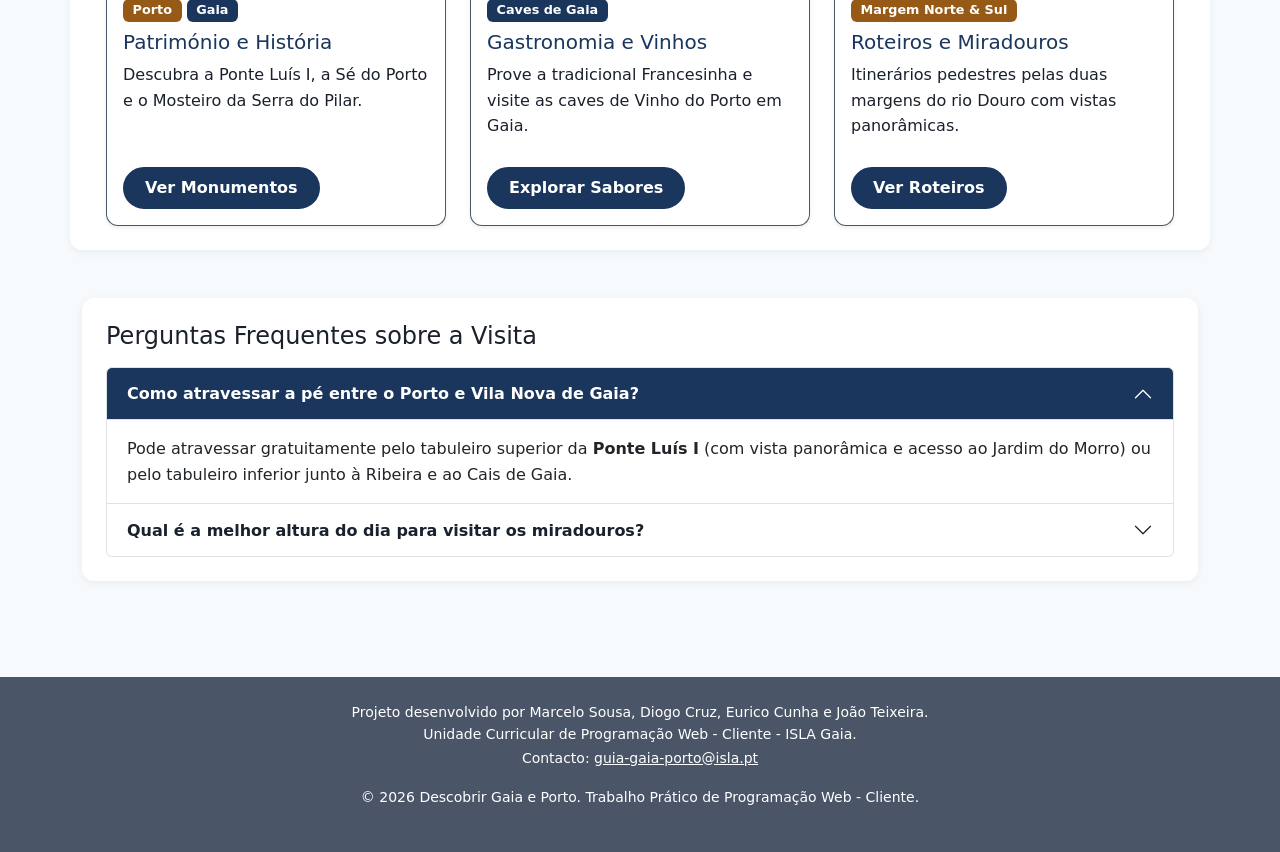
==== commit b19691fc: ""criacao da pagina comparacao.html"" ====
--- a/index.html
+++ b/index.html
@@ -8,9 +8,9 @@
   <!-- 1. CSS Oficial do Bootstrap v5.3.3 -->
   <link href="https://cdn.jsdelivr.net/npm/bootstrap@5.3.3/dist/css/bootstrap.min.css" rel="stylesheet" integrity="sha384-QWTKZyjpPEjISv5WaRU9OFeRpok6YctnYmDr5pNlyT2bRjXh0JMhjY6hW+ALEwIH" crossorigin="anonymous">
 
-  <!-- 2. O vosso CSS original e o futuro ficheiro de personalização do Marcelo -->
+  <!-- 2. O vosso CSS original e o futuro ficheiro de personalização -->
   <link rel="stylesheet" href="estilos.css">
-  <link rel="stylesheet" href="bootstrap.css">
+  <link rel="stylesheet" href="bootstrap-custom.css">
 </head>
 <body>
     <header>
@@ -28,6 +28,7 @@
                         <li class="nav-item"><a class="nav-link" href="roteiros.html">Roteiros</a></li>
                         <li class="nav-item"><a class="nav-link" href="contactos.html">Contactos</a></li>
                         <li class="nav-item"><a class="nav-link" href="acessibilidade.html">Acessibilidade</a></li>
+                        <li class="nav-item"><a class="nav-link" href="comparacao.html">Comparação</a></li>
                     </ul>
                 </div>
             </div>
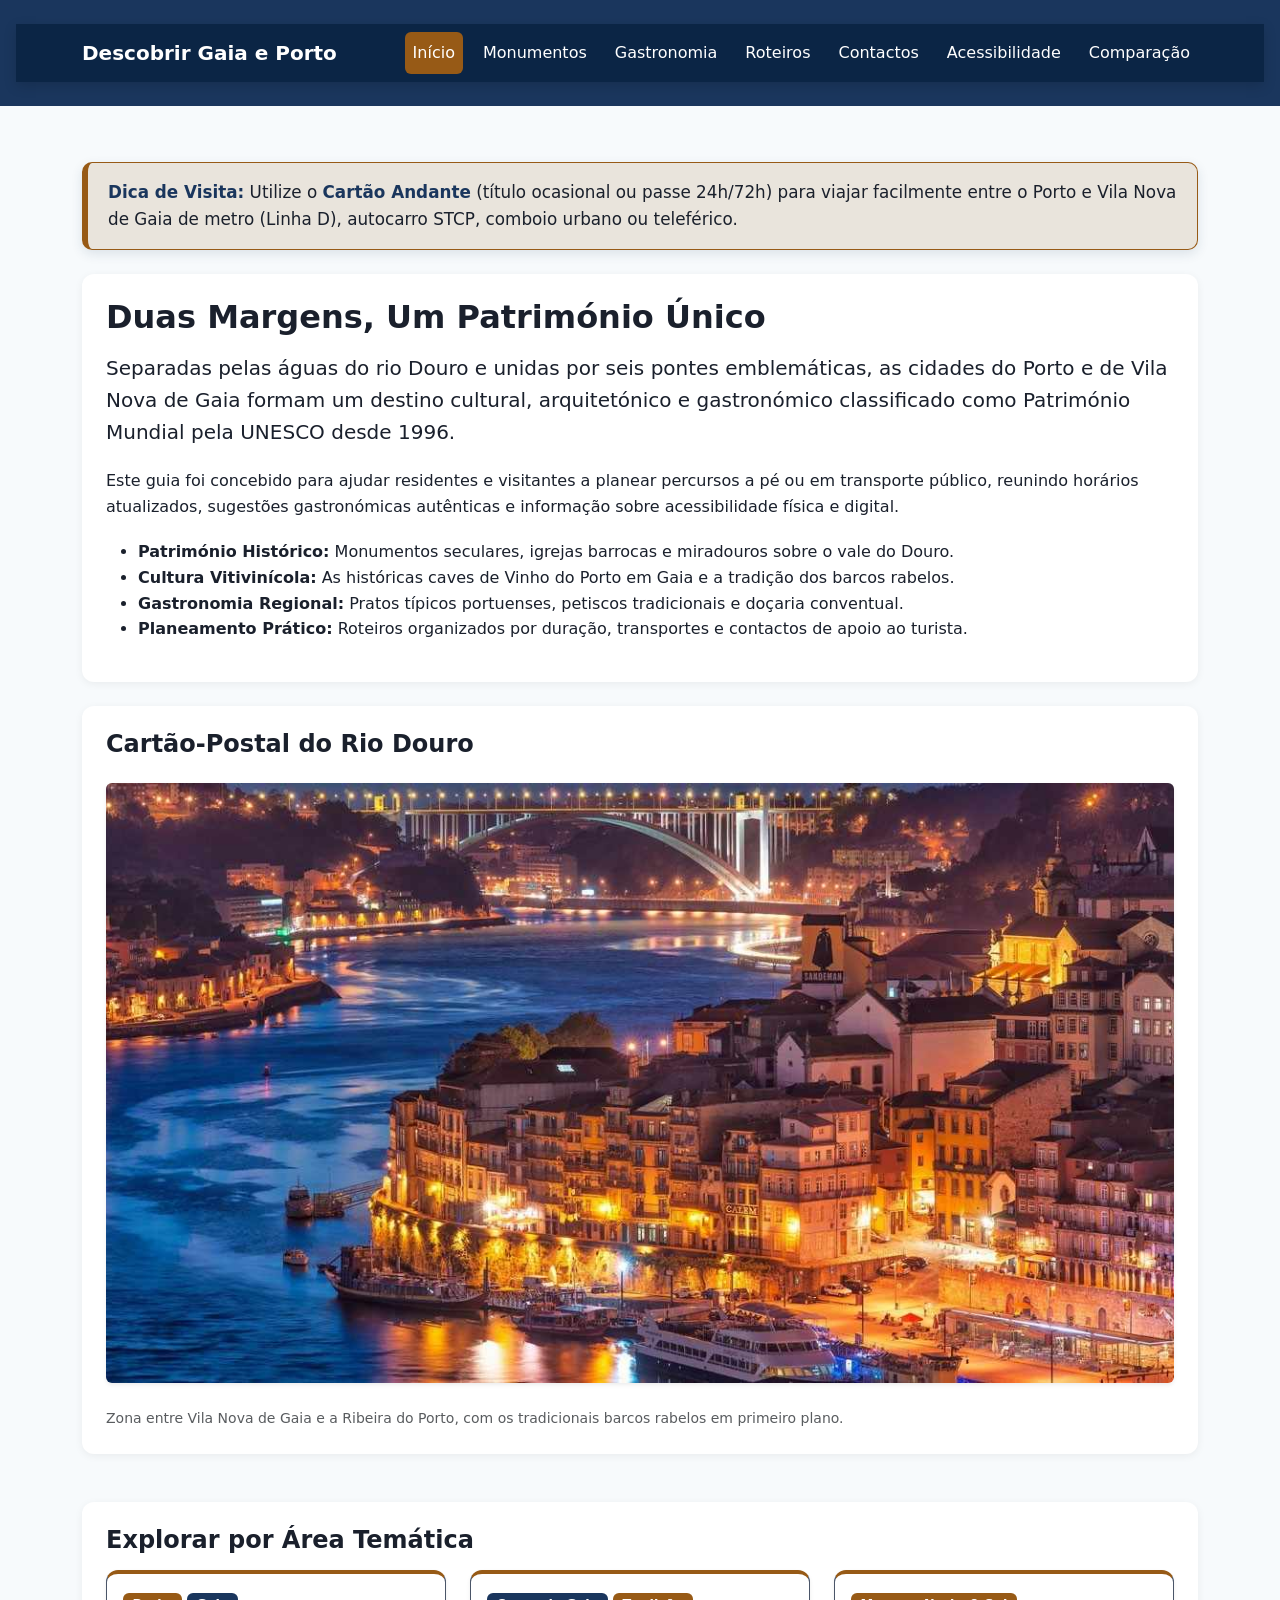
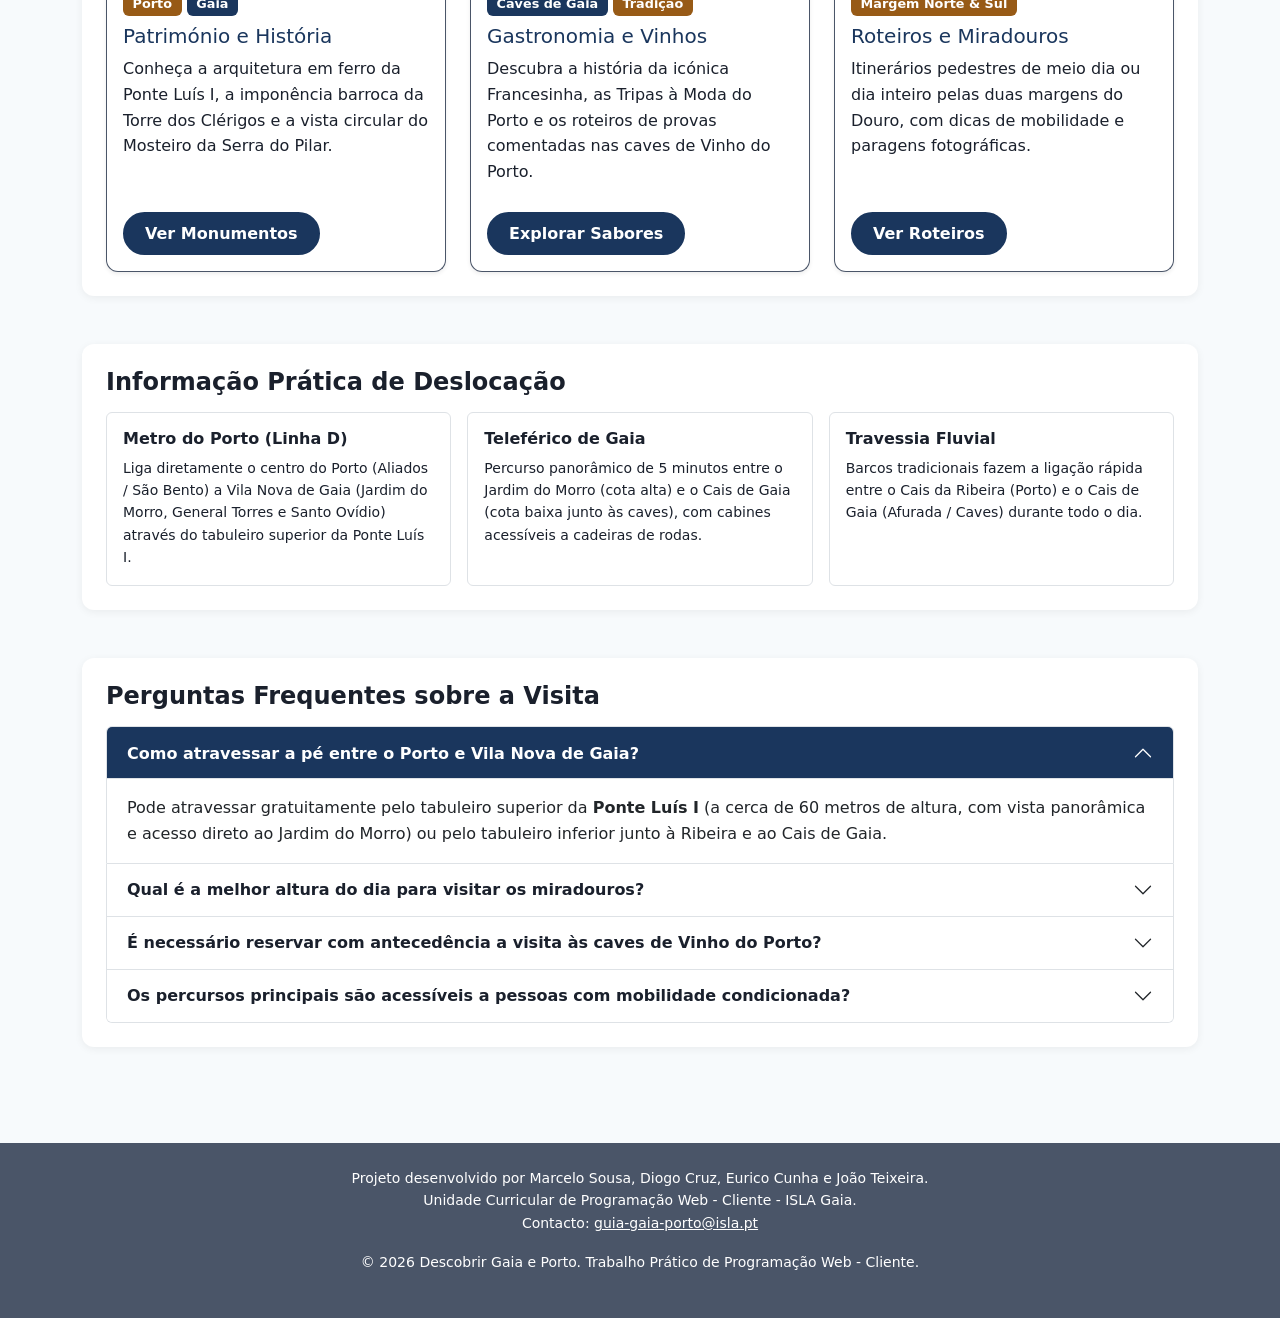
==== commit fd1d7aff: ""Conclusão das paginas"" ====
--- a/index.html
+++ b/index.html
@@ -3,20 +3,21 @@
 <head>
   <meta charset="UTF-8">
   <meta name="viewport" content="width=device-width, initial-scale=1.0">
-  <title>Descobrir Gaia e Porto</title>
+  <meta name="description" content="Guia turístico acessível sobre património, cultura, roteiros e gastronomia entre Vila Nova de Gaia e o Porto.">
+  <title>Descobrir Gaia e Porto — Guia Turístico e Cultural</title>
 
   <!-- 1. CSS Oficial do Bootstrap v5.3.3 -->
   <link href="https://cdn.jsdelivr.net/npm/bootstrap@5.3.3/dist/css/bootstrap.min.css" rel="stylesheet" integrity="sha384-QWTKZyjpPEjISv5WaRU9OFeRpok6YctnYmDr5pNlyT2bRjXh0JMhjY6hW+ALEwIH" crossorigin="anonymous">
 
-  <!-- 2. O vosso CSS original e o futuro ficheiro de personalização -->
+  <!-- 2. O vosso CSS original e o ficheiro de personalização -->
   <link rel="stylesheet" href="estilos.css">
   <link rel="stylesheet" href="bootstrap-custom.css">
 </head>
 <body>
     <header>
-        <nav class="navbar navbar-expand-lg navbar-dark navbar-custom">
+        <nav class="navbar navbar-expand-lg navbar-dark navbar-custom" aria-label="Navegação principal">
             <div class="container">
-                <a class="navbar-brand fw-bold" href="index.html">Descobrir Gaia e Porto</a>
+                <span class="navbar-brand fw-bold mb-0">Descobrir Gaia e Porto</span>
                 <button class="navbar-toggler" type="button" data-bs-toggle="collapse" data-bs-target="#menuPrincipal" aria-controls="menuPrincipal" aria-expanded="false" aria-label="Alternar navegação">
                     <span class="navbar-toggler-icon"></span>
                 </button>
@@ -38,78 +39,114 @@
     <main class="container my-4">
         <div class="alert alert-custom d-flex align-items-center mb-4" role="alert">
             <div>
-            <strong>Dica de Visita:</strong> Utilize o Cartão Andante ou o passe turístico para viajar facilmente entre o Porto e Vila Nova de Gaia de metro, autocarro ou comboio.
+                <strong>Dica de Visita:</strong> Utilize o <strong>Cartão Andante</strong> (título ocasional ou passe 24h/72h) para viajar facilmente entre o Porto e Vila Nova de Gaia de metro (Linha D), autocarro STCP, comboio urbano ou teleférico.
             </div>
         </div>
-        <section>
-            <h2>Sobre o Guia</h2>
-            <p>Guia informativo sobre património, cultura e gastronomia entre Vila Nova de Gaia e o Porto.</p>
+
+        <!-- Secção de Boas-Vindas e Enquadramento -->
+        <section class="mb-4">
+            <h1 class="h2 fw-bold mb-3">Duas Margens, Um Património Único</h1>
+            <p class="lead">
+                Separadas pelas águas do rio Douro e unidas por seis pontes emblemáticas, as cidades do <strong>Porto</strong> e de <strong>Vila Nova de Gaia</strong> formam um destino cultural, arquitetónico e gastronómico classificado como Património Mundial pela UNESCO desde 1996.
+            </p>
+            <p>
+                Este guia foi concebido para ajudar residentes e visitantes a planear percursos a pé ou em transporte público, reunindo horários atualizados, sugestões gastronómicas autênticas e informação sobre acessibilidade física e digital.
+            </p>
             <ul>
-                <li>Rotas culturais e históricas</li>
-                <li>Horários e informações úteis de visita</li>
-                <li>Gastronomia típica e provas de vinho</li>
+                <li><strong>Património Histórico:</strong> Monumentos seculares, igrejas barrocas e miradouros sobre o vale do Douro.</li>
+                <li><strong>Cultura Vitivinícola:</strong> As históricas caves de Vinho do Porto em Gaia e a tradição dos barcos rabelos.</li>
+                <li><strong>Gastronomia Regional:</strong> Pratos típicos portuenses, petiscos tradicionais e doçaria conventual.</li>
+                <li><strong>Planeamento Prático:</strong> Roteiros organizados por duração, transportes e contactos de apoio ao turista.</li>
             </ul>
         </section>
-        <section>
-            <h2>Ponto turístico</h2>
-            <figure>
-                <img src="images/rio-douro.jpg" class="img-fluid rounded" alt="Vista panorâmica do Rio Douro com barcos rabelo ancorados e a Ponte Luís I">
-                <figcaption>Zona da Ribeira entre Vila Nova de Gaia e Porto.</figcaption>
+
+        <!-- Secção Visual Principal -->
+        <section class="mb-5">
+            <h2 class="h4 fw-bold mb-3">Cartão-Postal do Rio Douro</h2>
+            <figure class="mb-0">
+                <img src="images/rio-douro.jpg" class="img-fluid rounded shadow-sm" alt="Vista panorâmica do Rio Douro com barcos rabelo ancorados junto ao Cais de Gaia e a Ponte Luís I ao fundo.">
+                <figcaption class="mt-2 text-muted small">Zona entre Vila Nova de Gaia e a Ribeira do Porto, com os tradicionais barcos rabelos em primeiro plano.</figcaption>
             </figure>
         </section>
-        <section>
-            <h2>Explorar o Guia</h2>
-            <ul>
-                <li>Consulte a lista e horários em <a href="monumentos.html">Monumentos</a>.</li>
-                <li>Conheça os pratos tradicionais em <a href="gastronomia.html">Gastronomia</a>.</li>
-            </ul>
-        </section>
-        <section class="row g-4 mt-2">
-            <!-- Card 1 -->
-            <div class="col-12 col-md-6 col-lg-4">
-                <div class="card card-custom shadow-sm h-100">
-                    <div class="card-body d-flex flex-column">
-                        <div class="mb-2">
-                            <span class="badge badge-porto">Porto</span>
-                            <span class="badge badge-gaia">Gaia</span>
-                        </div>
-                        <h3 class="card-title h5">Património e História</h3>
-                        <p class="card-text flex-grow-1">Descubra a Ponte Luís I, a Sé do Porto e o Mosteiro da Serra do Pilar.</p>
-                        <a href="monumentos.html" class="btn btn-custom mt-2 align-self-start">Ver Monumentos</a>
-                    </div>
-                </div>
-            </div>
-
-            <!-- Card 2 -->
-            <div class="col-12 col-md-6 col-lg-4">
-                <div class="card card-custom shadow-sm h-100">
-                    <div class="card-body d-flex flex-column">
-                        <div class="mb-2">
-                            <span class="badge badge-gaia">Caves de Gaia</span>
-                        </div>
-                        <h3 class="card-title h5">Gastronomia e Vinhos</h3>
-                        <p class="card-text flex-grow-1">Prove a tradicional Francesinha e visite as caves de Vinho do Porto em Gaia.</p>
-                        <a href="gastronomia.html" class="btn btn-custom mt-2 align-self-start">Explorar Sabores</a>
-                    </div>
-                </div>
-            </div>
-
-            <!-- Card 3 -->
-            <div class="col-12 col-md-12 col-lg-4">
-                <div class="card card-custom shadow-sm h-100">
-                    <div class="card-body d-flex flex-column">
-                        <div class="mb-2">
-                            <span class="badge badge-porto">Margem Norte & Sul</span>
-                        </div>
-                        <h3 class="card-title h5">Roteiros e Miradouros</h3>
-                        <p class="card-text flex-grow-1">Itinerários pedestres pelas duas margens do rio Douro com vistas panorâmicas.</p>
-                        <a href="roteiros.html" class="btn btn-custom mt-2 align-self-start">Ver Roteiros</a>
-                    </div>
-                </div>
-            </div>
-        </section>
-        <section class="mt-5">
-            <h2 class="h4 mb-3">Perguntas Frequentes sobre a Visita</h2>
+
+        <!-- Secção de Cartões Temáticos -->
+        <section class="mb-5" aria-labelledby="titulo-destaques">
+            <h2 id="titulo-destaques" class="h4 fw-bold mb-3">Explorar por Área Temática</h2>
+            <div class="row g-4">
+                <!-- Card 1 -->
+                <div class="col-12 col-md-6 col-lg-4">
+                    <div class="card card-custom shadow-sm h-100">
+                        <div class="card-body d-flex flex-column">
+                            <div class="mb-2">
+                                <span class="badge badge-porto">Porto</span>
+                                <span class="badge badge-gaia">Gaia</span>
+                            </div>
+                            <h3 class="card-title h5">Património e História</h3>
+                            <p class="card-text flex-grow-1">Conheça a arquitetura em ferro da Ponte Luís I, a imponência barroca da Torre dos Clérigos e a vista circular do Mosteiro da Serra do Pilar.</p>
+                            <a href="monumentos.html" class="btn btn-custom mt-2 align-self-start">Ver Monumentos</a>
+                        </div>
+                    </div>
+                </div>
+
+                <!-- Card 2 -->
+                <div class="col-12 col-md-6 col-lg-4">
+                    <div class="card card-custom shadow-sm h-100">
+                        <div class="card-body d-flex flex-column">
+                            <div class="mb-2">
+                                <span class="badge badge-gaia">Caves de Gaia</span>
+                                <span class="badge badge-porto">Tradição</span>
+                            </div>
+                            <h3 class="card-title h5">Gastronomia e Vinhos</h3>
+                            <p class="card-text flex-grow-1">Descubra a história da icónica Francesinha, as Tripas à Moda do Porto e os roteiros de provas comentadas nas caves de Vinho do Porto.</p>
+                            <a href="gastronomia.html" class="btn btn-custom mt-2 align-self-start">Explorar Sabores</a>
+                        </div>
+                    </div>
+                </div>
+
+                <!-- Card 3 -->
+                <div class="col-12 col-md-12 col-lg-4">
+                    <div class="card card-custom shadow-sm h-100">
+                        <div class="card-body d-flex flex-column">
+                            <div class="mb-2">
+                                <span class="badge badge-porto">Margem Norte &amp; Sul</span>
+                            </div>
+                            <h3 class="card-title h5">Roteiros e Miradouros</h3>
+                            <p class="card-text flex-grow-1">Itinerários pedestres de meio dia ou dia inteiro pelas duas margens do Douro, com dicas de mobilidade e paragens fotográficas.</p>
+                            <a href="roteiros.html" class="btn btn-custom mt-2 align-self-start">Ver Roteiros</a>
+                        </div>
+                    </div>
+                </div>
+            </div>
+        </section>
+
+        <!-- Secção de Informação Rápida de Mobilidade -->
+        <section class="mb-5" aria-labelledby="titulo-mobilidade">
+            <h2 id="titulo-mobilidade" class="h4 fw-bold mb-3">Informação Prática de Deslocação</h2>
+            <div class="row g-3">
+                <div class="col-12 col-md-4">
+                    <div class="p-3 bg-white rounded border h-100">
+                        <h3 class="h6 fw-bold">Metro do Porto (Linha D)</h3>
+                        <p class="small mb-0">Liga diretamente o centro do Porto (Aliados / São Bento) a Vila Nova de Gaia (Jardim do Morro, General Torres e Santo Ovídio) através do tabuleiro superior da Ponte Luís I.</p>
+                    </div>
+                </div>
+                <div class="col-12 col-md-4">
+                    <div class="p-3 bg-white rounded border h-100">
+                        <h3 class="h6 fw-bold">Teleférico de Gaia</h3>
+                        <p class="small mb-0">Percurso panorâmico de 5 minutos entre o Jardim do Morro (cota alta) e o Cais de Gaia (cota baixa junto às caves), com cabines acessíveis a cadeiras de rodas.</p>
+                    </div>
+                </div>
+                <div class="col-12 col-md-4">
+                    <div class="p-3 bg-white rounded border h-100">
+                        <h3 class="h6 fw-bold">Travessia Fluvial</h3>
+                        <p class="small mb-0">Barcos tradicionais fazem a ligação rápida entre o Cais da Ribeira (Porto) e o Cais de Gaia (Afurada / Caves) durante todo o dia.</p>
+                    </div>
+                </div>
+            </div>
+        </section>
+
+        <!-- Secção FAQ -->
+        <section class="mt-5" aria-labelledby="titulo-faq">
+            <h2 id="titulo-faq" class="h4 fw-bold mb-3">Perguntas Frequentes sobre a Visita</h2>
             <div class="accordion accordion-custom" id="faqGuia">
                 <div class="accordion-item">
                     <h3 class="accordion-header">
@@ -119,7 +156,7 @@
                     </h3>
                     <div id="pergunta1" class="accordion-collapse collapse show" data-bs-parent="#faqGuia">
                         <div class="accordion-body">
-                            Pode atravessar gratuitamente pelo tabuleiro superior da <strong>Ponte Luís I</strong> (com vista panorâmica e acesso ao Jardim do Morro) ou pelo tabuleiro inferior junto à Ribeira e ao Cais de Gaia.
+                            Pode atravessar gratuitamente pelo tabuleiro superior da <strong>Ponte Luís I</strong> (a cerca de 60 metros de altura, com vista panorâmica e acesso direto ao Jardim do Morro) ou pelo tabuleiro inferior junto à Ribeira e ao Cais de Gaia.
                         </div>
                     </div>
                 </div>
@@ -132,7 +169,33 @@
                     </h3>
                     <div id="pergunta2" class="accordion-collapse collapse" data-bs-parent="#faqGuia">
                         <div class="accordion-body">
-                            O final da tarde (pôr do sol) no <strong>Mosteiro da Serra do Pilar</strong> ou no <strong>Jardim do Morro</strong> oferece a melhor luz sobre o centro histórico do Porto.
+                            O final da tarde (pôr do sol) no <strong>Mosteiro da Serra do Pilar</strong> ou no <strong>Jardim do Morro</strong> oferece a melhor iluminação dourada sobre as fachadas históricas da Ribeira do Porto.
+                        </div>
+                    </div>
+                </div>
+
+                <div class="accordion-item">
+                    <h3 class="accordion-header">
+                        <button class="accordion-button collapsed" type="button" data-bs-toggle="collapse" data-bs-target="#pergunta3" aria-expanded="false" aria-controls="pergunta3">
+                            É necessário reservar com antecedência a visita às caves de Vinho do Porto?
+                        </button>
+                    </h3>
+                    <div id="pergunta3" class="accordion-collapse collapse" data-bs-parent="#faqGuia">
+                        <div class="accordion-body">
+                            Sim, sobretudo entre maio e outubro e aos fins de semana. As visitas guiadas têm horários fixos por idioma e incluem provas comentadas de vinhos Tawny, Ruby ou Branco.
+                        </div>
+                    </div>
+                </div>
+
+                <div class="accordion-item">
+                    <h3 class="accordion-header">
+                        <button class="accordion-button collapsed" type="button" data-bs-toggle="collapse" data-bs-target="#pergunta4" aria-expanded="false" aria-controls="pergunta4">
+                            Os percursos principais são acessíveis a pessoas com mobilidade condicionada?
+                        </button>
+                    </h3>
+                    <div id="pergunta4" class="accordion-collapse collapse" data-bs-parent="#faqGuia">
+                        <div class="accordion-body">
+                            As zonas marginais (Cais de Gaia e Ribeira) são planas e possuem pavimentos regulares. Para vencer o desnível entre a cota baixa e a cota alta sem subir escadarias, recomenda-se o <strong>Metro (Linha D)</strong>, o <strong>Funicular dos Guindais</strong> ou o <strong>Teleférico de Gaia</strong>. Consulte mais detalhes na página <a href="acessibilidade.html">Acessibilidade</a>.
                         </div>
                     </div>
                 </div>
@@ -148,9 +211,8 @@
         </address>
         <p>&copy; 2026 Descobrir Gaia e Porto. Trabalho Prático de Programação Web - Cliente.</p>
     </footer>
+
     <!-- JS Oficial do Bootstrap v5.3.3 -->
-    <script 
-      src="https://cdn.jsdelivr.net/npm/bootstrap@5.3.3/dist/js/bootstrap.bundle.min.js" integrity="sha384-YvpcrYf0tY3lHB60NNkmXc5s9fDVZLESaAA55NDzOxhy9GkcIdslK1eN7N6jIeHz" crossorigin="anonymous">
-    </script>
+    <script src="https://cdn.jsdelivr.net/npm/bootstrap@5.3.3/dist/js/bootstrap.bundle.min.js" integrity="sha384-YvpcrYf0tY3lHB60NNkmXc5s9fDVZLESaAA55NDzOxhy9GkcIdslK1eN7N6jIeHz" crossorigin="anonymous"></script>
 </body>
 </html>
